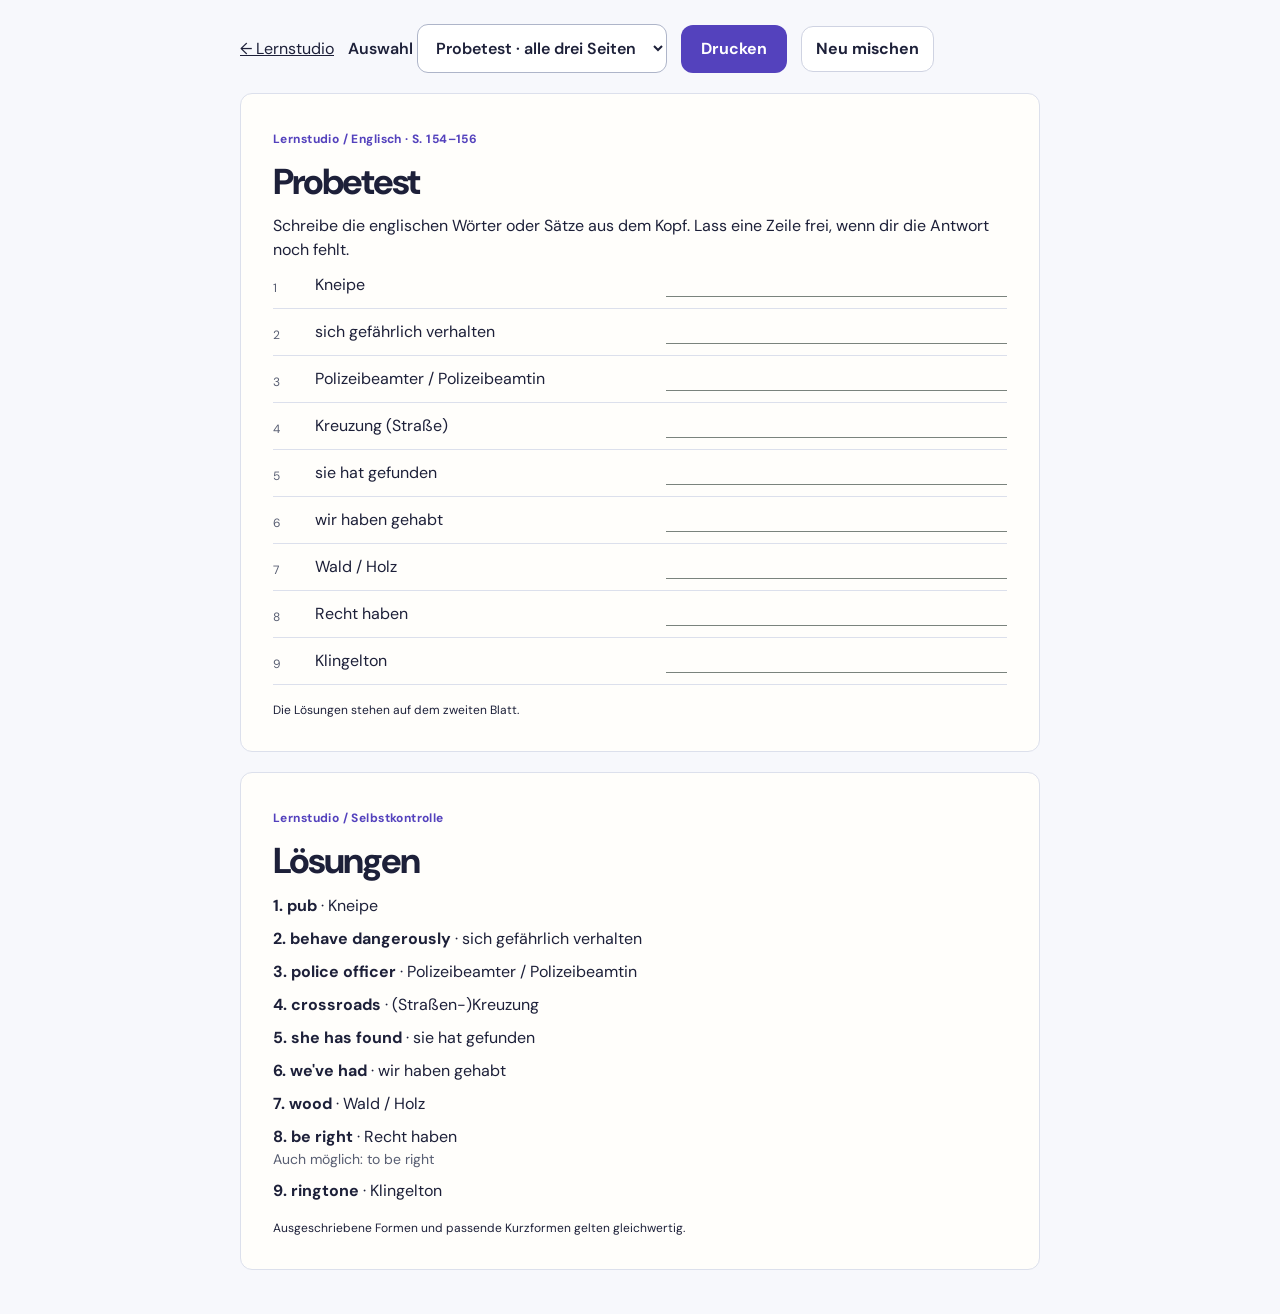
==== lernblatt-englisch-test.html @ de456cfd "Hilfe: merken, abdecken, selbst schreiben, grüner Haken Nach „Ich brauche Hilfe“ oder einem Fehler s" ====
<!doctype html><html lang="de"><head><meta charset="utf-8"><meta name="robots" content="noindex,nofollow"><meta name="viewport" content="width=device-width, initial-scale=1"><title>Lernstudio · Druckstudio</title><link rel="stylesheet" href="studio.css?v=202611221100"><style>
body{padding:24px}.printtools,.sheet{max-width:800px;margin:0 auto 20px}.printtools{display:flex;gap:14px;align-items:center;flex-wrap:wrap}.sheet{background:#fffefb;padding:32px;border:1px solid var(--line);border-radius:12px}.sheet h1{font-size:36px;margin:12px 0}.sheet h2{margin:20px 0 10px;font-size:24px}.wline{display:grid;grid-template-columns:32px 1fr 1fr;gap:10px;align-items:end;padding:11px 0;break-inside:avoid;border-bottom:1px solid var(--line)}.line{min-height:20px;border-bottom:1px solid #7a837d}.num{color:var(--muted);font-size:12px}.sheet footer{margin-top:16px;font-size:12px}.solutions{display:grid;gap:9px}.solutions div{break-inside:avoid}label{font-weight:600}select{max-width:100%}@page{size:A4;margin:15mm}@media print{body{padding:0;background:white}.printtools{display:none}.sheet{border:0;margin:0;border-radius:0;padding:0;background:white}.sheet+.sheet{break-before:page}.wline{padding:8px 0}.sheet h2{font-size:20px}}@media(max-width:500px){body{padding:12px}.sheet{padding:18px}.wline{grid-template-columns:20px 1.1fr .9fr}}
</style></head><body><div class="printtools"><a href="index.html">← Lernstudio</a><label>Auswahl <select id="scope"><option value="mixed">Probetest · alle drei Seiten</option><option>154</option><option>155</option><option>156</option></select></label><button class="btn" id="print">Drucken</button><button class="ghost" id="mix">Neu mischen</button></div><div id="sheets"></div><script src="words.js?v=202611221100"></script><script>
const esc=s=>String(s).replace(/[&<>]/g,c=>({'&':'&amp;','<':'&lt;','>':'&gt;'}[c]));
function shuffled(arr){const a=arr.slice();for(let i=a.length-1;i>0;i--){const j=Math.floor(Math.random()*(i+1));[a[i],a[j]]=[a[j],a[i]]}return a}
function draw(){const p=document.querySelector('#scope').value;
const cards=p==='mixed'?shuffled([154,155,156].flatMap(n=>shuffled(WORDS.filter(w=>w.page===n)).slice(0,3))):shuffled(WORDS.filter(w=>w.page===Number(p))).slice(0,10);
const title=p==='mixed'?'Probetest':'Schreibtraining · Seite '+p;
document.querySelector('#sheets').innerHTML='<section class="sheet"><div class="eyebrow">Lernstudio / Englisch · S. 154–156</div><h1>'+title+'</h1><p>Schreibe die englischen Wörter oder Sätze aus dem Kopf. Lass eine Zeile frei, wenn dir die Antwort noch fehlt.</p>'+cards.map((w,i)=>'<div class="wline"><span class="num">'+(i+1)+'</span><span>'+esc(w.prompt)+'</span><span class="line"></span></div>').join('')+'<footer>Die Lösungen stehen auf dem zweiten Blatt.</footer></section><section class="sheet"><div class="eyebrow">Lernstudio / Selbstkontrolle</div><h1>Lösungen</h1><div class="solutions">'+cards.map((w,i)=>'<div><b>'+(i+1)+'. '+esc(w.en)+'</b> · '+esc(w.de)+(w.ans.length>1?'<p class="caption">Auch möglich: '+w.ans.slice(1).map(esc).join(' · ')+'</p>':'')+'</div>').join('')+'</div><footer>Ausgeschriebene Formen und passende Kurzformen gelten gleichwertig.</footer></section>'}
document.querySelector('#scope').onchange=draw;document.querySelector('#mix').onclick=draw;document.querySelector('#print').onclick=()=>window.print();draw()
</script></body></html>
---- studio.css ----
@font-face {font-family:DM;src:url(assets/dm-sans.ttf);font-weight:100 1000;font-display:swap}
:root {
  --ink:#1d2039;--muted:#585e72;--line:#dce0ec;--paper:#f7f8fc;--white:#fff;
  --accent:#5442bd;--soft:#eeebff;--teal:var(--accent);
  color:var(--ink);background:var(--paper);font:16px/1.5 DM,system-ui,sans-serif;
}
*{box-sizing:border-box}body,h1,h2,h3,p{margin:0}
a,button{touch-action:manipulation}a{color:inherit}button,input,textarea,select{font:inherit;color:inherit}
button{background:none;border:0;cursor:pointer}button:disabled{opacity:.6;cursor:default}
:focus-visible{outline:3px solid #6c54d0;outline-offset:3px}main:focus{outline:none}
.skip{position:fixed;top:-80px;left:15px;z-index:20;padding:10px;background:white}.skip:focus{top:8px}
.sr{position:absolute;width:1px;height:1px;overflow:hidden;clip-path:inset(50%);white-space:nowrap}
.icon{height:20px;width:20px;flex:none;stroke-width:1.8}
#rail{background:white;border-bottom:1px solid var(--line)}
.navwrap,.wrap{max-width:1220px;margin-inline:auto;padding-inline:clamp(18px,4vw,54px)}
.navwrap{display:flex;align-items:center;justify-content:space-between;gap:18px;min-height:72px}
.brand,.navitem,.subject,.test-date,.eyebrow,.btn,.ghost,.pill,.row,.actions,.pills,.textbtn{display:inline-flex;align-items:center;gap:9px}
.brand{padding:0;min-height:44px;text-align:left;gap:10px}
.brand strong{font-size:23px;font-weight:840;letter-spacing:-1.35px}
.brandmark,.stamp,.collection-icon,.iconbtn,.tile-arrow{display:grid;place-items:center;flex:none}
.brandmark{height:36px;width:36px;border-radius:11px;background:var(--accent);color:white;transform:rotate(-5deg)}
.brandmark .icon{width:23px;height:23px;stroke-width:2.3}
nav{display:flex;align-items:center;gap:5px}
.navitem{padding:10px 14px;min-height:44px;border-radius:12px;color:var(--muted);font-size:14px;font-weight:650}
.navitem .icon{width:17px;height:17px}.navitem.active{background:var(--soft);color:#443098}
.navitem:hover,.ghost:hover,.iconbtn:hover,.answer:hover{background:#f2f0ff}
.subject,.test-date,.caption,.tag,.muted,.stepcount{color:var(--muted)}.subject,.test-date{font-size:13px;font-weight:600}
.subject .icon,.test-date .icon{width:16px;height:16px}
main{min-height:85vh;padding-bottom:44px}.intro{padding:30px 0 21px}.intro p{margin-top:4px;color:var(--muted)}
.home-intro,.section-head,.studiofoot,.trainer-top,.tile-top,.resultline{display:flex;align-items:center;justify-content:space-between;gap:14px}
h1,h2,h3{line-height:1.12;text-wrap:balance}h1{font-size:clamp(33px,3.8vw,50px);letter-spacing:-.055em;font-weight:790}
h2{font-size:clamp(23px,2.4vw,32px);letter-spacing:-.04em;font-weight:745}h3{font-size:20px}
.test-date{background:#fff;border:1px solid var(--line);border-radius:20px;padding:6px 11px}
.hero{isolation:isolate;overflow:hidden;position:relative;display:flex;align-items:center;min-height:clamp(240px,22vw,304px);background:linear-gradient(103deg,#24234b,#221e51 72%);border-radius:24px;color:white}
.hero-content{z-index:1;width:53%;padding:clamp(24px,3.4vw,45px)}
.eyebrow{font-size:12px;font-weight:720;letter-spacing:.035em;color:var(--accent)}
.hero .eyebrow{color:#d9d6ff}.eyebrow .icon{width:17px;height:17px}
.hero h2{font-size:clamp(39px,4.5vw,68px);letter-spacing:-.06em;line-height:1.02;margin:11px 0}
.hero p{font-size:16px;color:#e0dff0;line-height:1.45;max-width:38ch;margin-bottom:21px}
.hero-art,.resume-art{position:absolute;inset:0 0 0 auto;width:51%;height:100%;pointer-events:none}
.hero-art{object-fit:contain;object-position:center;mask-image:linear-gradient(to right,transparent,#000 14%);}
.resume-art{display:grid;place-items:center;background:radial-gradient(circle,#423e70,transparent 68%)}
.resume-art .icon{width:90px;height:90px;color:#b9aaff;stroke-width:1.2}
.btn,.ghost,.pill,.setting,.answer,.iconbtn,.textbtn{min-height:44px}
.btn,.ghost,.pill,.setting,.iconbtn,.answer{border-radius:12px}
.btn,.ghost,.pill,.textbtn{justify-content:center;font-weight:685;text-decoration:none}
.btn{background:var(--accent);color:white;padding:12px 20px}.btn:hover{background:#4534a7}
.hero .btn{background:#c5f892;color:#213022}.hero .btn:hover{background:#d8ffb0}
.hero .btn .icon,.textbtn .icon{width:17px;height:17px}
.ghost,.pill,.setting,.answer,.iconbtn{background:white;border:1px solid #cfd3e2}
.ghost,.pill,.setting,.answer{padding:10px 14px}.textbtn{color:var(--accent);padding:7px 4px}
.actions,.pills{flex-wrap:wrap}.pill{font-size:14px;border-radius:24px}.pill.on,.setting.on{background:var(--soft);border-color:#9587d5;color:#422f9a}
.section-head{margin:26px 0 13px}.caption,.tag,.stepcount,.quiet{font-size:14px}
.worlds{display:grid;grid-template-columns:repeat(4,minmax(0,1fr));gap:14px}
.tile,.panel,.studiofoot,.stat{background:var(--white);border:1px solid var(--line);border-radius:18px}
.tile{min-width:0;display:flex;flex-direction:column;align-items:start;text-align:left;padding:18px;transition:transform .15s,border-color .15s}
.tile:hover{transform:translateY(-2px);border-color:#9b92c3}.tile-top{width:100%;margin-bottom:16px}
.stamp,.collection-icon{width:46px;height:46px;border-radius:14px;background:var(--shade,var(--soft));color:var(--tone,var(--accent))}
.stamp .icon{height:25px;width:25px}.tile-arrow{color:#677083}.tile-arrow .icon{width:17px;height:17px}
.tile strong{font-size:clamp(17px,1.65vw,22px);font-weight:740;letter-spacing:-.035em;line-height:1.2}
.tile .caption{margin-top:4px;font-size:13px}.studiofoot{margin-top:16px;padding:15px 20px}
.studiofoot .row{gap:12px}.studiofoot p{color:var(--muted);font-size:14px}
.panel{padding:clamp(18px,3vw,32px)}.stack,.choices{display:grid;gap:16px}.stack>p{max-width:82ch}
.search,.entry,select,textarea{padding:12px 14px;border:1px solid #aeb5c9;border-radius:11px;background:white}
.search,.entry,textarea{display:block;width:100%;margin-top:6px}.entry{font-size:20px}.submit{margin-top:12px}
.wordrow{display:flex;align-items:center;gap:13px;padding:13px 0;border-bottom:1px solid var(--line)}
.wordrow:last-child{border:0}.wordrow>div:first-of-type{flex:1;min-width:0}.wordrow strong{overflow-wrap:anywhere}.wordrow small{display:block;color:var(--muted);margin-top:3px}
.iconbtn{height:44px;width:44px;color:var(--accent)}
.focused nav{display:none}.focused .training{max-width:700px;margin:clamp(20px,4vw,48px) auto}
.trainer-top strong{display:block;font-size:18px;line-height:1.25}.stepcount{display:block;font-size:13px}
.track{height:6px;border-radius:8px;overflow:hidden;background:#e1e1ed;margin:13px 0 16px}.track i{display:block;height:100%;background:var(--accent)}
.exercise{padding:clamp(21px,3.5vw,42px);box-shadow:0 12px 36px #29275009}
.exercise .eyebrow,.test-cover .eyebrow{padding:5px 10px;background:var(--soft);border-radius:8px}
.exercise h2{font-size:clamp(32px,4vw,54px);line-height:1.12;letter-spacing:-.045em;margin:16px 0 8px;overflow-wrap:anywhere}
.exercise .large{color:#40465c;font-size:21px}.exercise .actions,.exercise .entry,.exercise .choices,.exercise .helper{margin-top:15px}
.exercise .actions:empty{display:none}.helper{border-radius:10px;padding:11px 15px;background:#f0f3fa;color:#303956}
.helper.warn,mark{background:#ffe6aa;color:#48320d}mark{border-radius:4px}.choices{gap:8px}
.answer{text-align:left;font-weight:600}.answer:hover{border-color:var(--accent)}
details{border-bottom:1px solid var(--line);padding:3px 0}details summary{cursor:pointer;padding:9px 0;min-height:44px;color:var(--accent);font-weight:620}
details p{padding-bottom:8px}.exercise .helper+details{margin-top:10px}
.stats{display:grid;grid-template-columns:repeat(3,1fr);gap:12px}.stat{padding:18px}.stat strong{display:block;font-size:clamp(24px,3vw,42px);color:var(--accent);letter-spacing:-.05em}.stat span{font-size:14px;color:var(--muted)}
.resultline{align-items:baseline;border-bottom:1px solid var(--line);padding:9px 0}.resultline span:last-child{text-align:right}
.test-cover{max-width:820px}.test-cover h2{margin:13px 0}.test-cover .actions{margin-top:20px}
.mode-label{font-size:14px;font-weight:650;margin:16px 0 6px}#mic-result{margin-top:10px;font-size:14px}audio{max-width:100%}
#notice:not(:empty){position:fixed;bottom:16px;left:50%;transform:translateX(-50%);border-radius:12px;background:var(--ink);color:white;padding:12px 18px;z-index:8}
@media(max-width:850px){
  .subject{display:none}.navwrap{gap:8px}.navitem{padding-inline:10px}
  .worlds{grid-template-columns:repeat(2,minmax(0,1fr))}.tile-top{margin-bottom:10px}
}
@media(max-width:650px){
  .navwrap{min-height:57px}.brandmark{width:31px;height:31px}.brand strong{font-size:21px}
  .subject{display:inline-flex}.intro{padding:21px 0 16px}.intro p{font-size:14px}
  nav{position:fixed;z-index:5;bottom:0;inset-inline:0;display:grid;grid-template-columns:repeat(4,minmax(0,1fr));gap:3px;padding:5px 6px calc(5px + env(safe-area-inset-bottom));background:white;border-top:1px solid var(--line)}
  .navitem{justify-content:center;flex-direction:column;gap:2px;padding:4px 2px;min-height:46px;font-size:11px}
  main{padding-bottom:calc(85px + env(safe-area-inset-bottom))}.focused main{padding-bottom:20px}
  .home-intro{display:block}.test-date{margin-top:8px;background:none;border:0;padding:0;font-size:12px}
  .hero{min-height:195px;border-radius:17px}.hero-content{padding:19px;width:65%}.hero h2{font-size:clamp(31px,6.5vw,42px)}
  .hero .eyebrow{font-size:11px;gap:5px}.hero .eyebrow .icon{display:none}.hero p{font-size:14px;max-width:24ch;margin-bottom:13px}
  .hero-art{width:43%;object-fit:contain;mask-image:linear-gradient(to right,transparent,#000 10%)}.hero .btn{padding:10px 13px;font-size:14px}
  .worlds{gap:9px}.tile{padding:13px;border-radius:14px}.tile strong{font-size:17px}.stamp,.collection-icon{height:37px;width:37px;border-radius:11px}.stamp .icon{height:21px;width:21px}
  .section-head{margin:20px 0 11px}.studiofoot{padding:12px;flex-wrap:wrap;gap:4px}.studiofoot .row{gap:9px}.studiofoot p,.studiofoot .textbtn{font-size:13px}
  .stats{gap:6px}.stat{padding:10px}.stat span{font-size:12px}.wordrow{gap:8px}.wordrow .tag{display:none}
  #notice:not(:empty){width:max-content;max-width:90vw;bottom:75px}.focused #notice:not(:empty){bottom:12px}
}
@media(prefers-reduced-motion:reduce){*{transition:none!important}}

button[data-playing]{background:var(--soft);border-color:var(--accent);color:var(--accent)}
/* Navigation in der Runde, Kapitel-Fortschritt und Hilfe-Ansicht */
.stepnav{display:flex;justify-content:space-between;align-items:center;gap:10px;margin-top:14px}
.minitrack{display:block;width:100%;height:6px;border-radius:6px;background:#e4e6f1;overflow:hidden;margin-top:10px}
.minitrack i{display:block;height:100%;background:var(--accent);border-radius:6px}
.tile-done{border-color:#9fd3b8;background:#f3fbf6}.tile-done .minitrack i{background:#1f8a5a}
.solution{font-size:clamp(30px,5vw,44px);font-weight:800;letter-spacing:-.02em;margin:6px 0 4px;overflow-wrap:anywhere}
.chapterbox{margin-top:14px;padding:18px;border-radius:14px;background:var(--soft)}
.chapterbox h3{font-size:18px}
/* Einfacher Ablauf: großer grüner Haken, ruhige Navigation */
.success{width:84px;height:84px;margin:6px auto 4px;border-radius:50%;background:#1f9d5c;color:#fff;display:grid;place-items:center;box-shadow:0 6px 18px #1f9d5c40}
.success .icon{width:48px;height:48px;stroke-width:3}
.center{text-align:center;justify-content:center}
.resultline .ok{color:#1f9d5c}.resultline .ok .icon{width:26px;height:26px;stroke-width:3}
.resultline .again{color:var(--muted);font-size:14px}
.quietbtn{font-weight:600;color:var(--muted);font-size:15px}
@media (prefers-reduced-motion:no-preference){.success{animation:pop .35s ease-out}@keyframes pop{from{transform:scale(.7)}to{transform:scale(1)}}}
.actions.center{display:flex;flex-wrap:wrap;width:100%}
.howto{margin:16px 0 0;padding:14px 18px 14px 38px;background:#fff;border:1px solid var(--line);border-radius:14px;display:grid;gap:6px;font-size:15px}
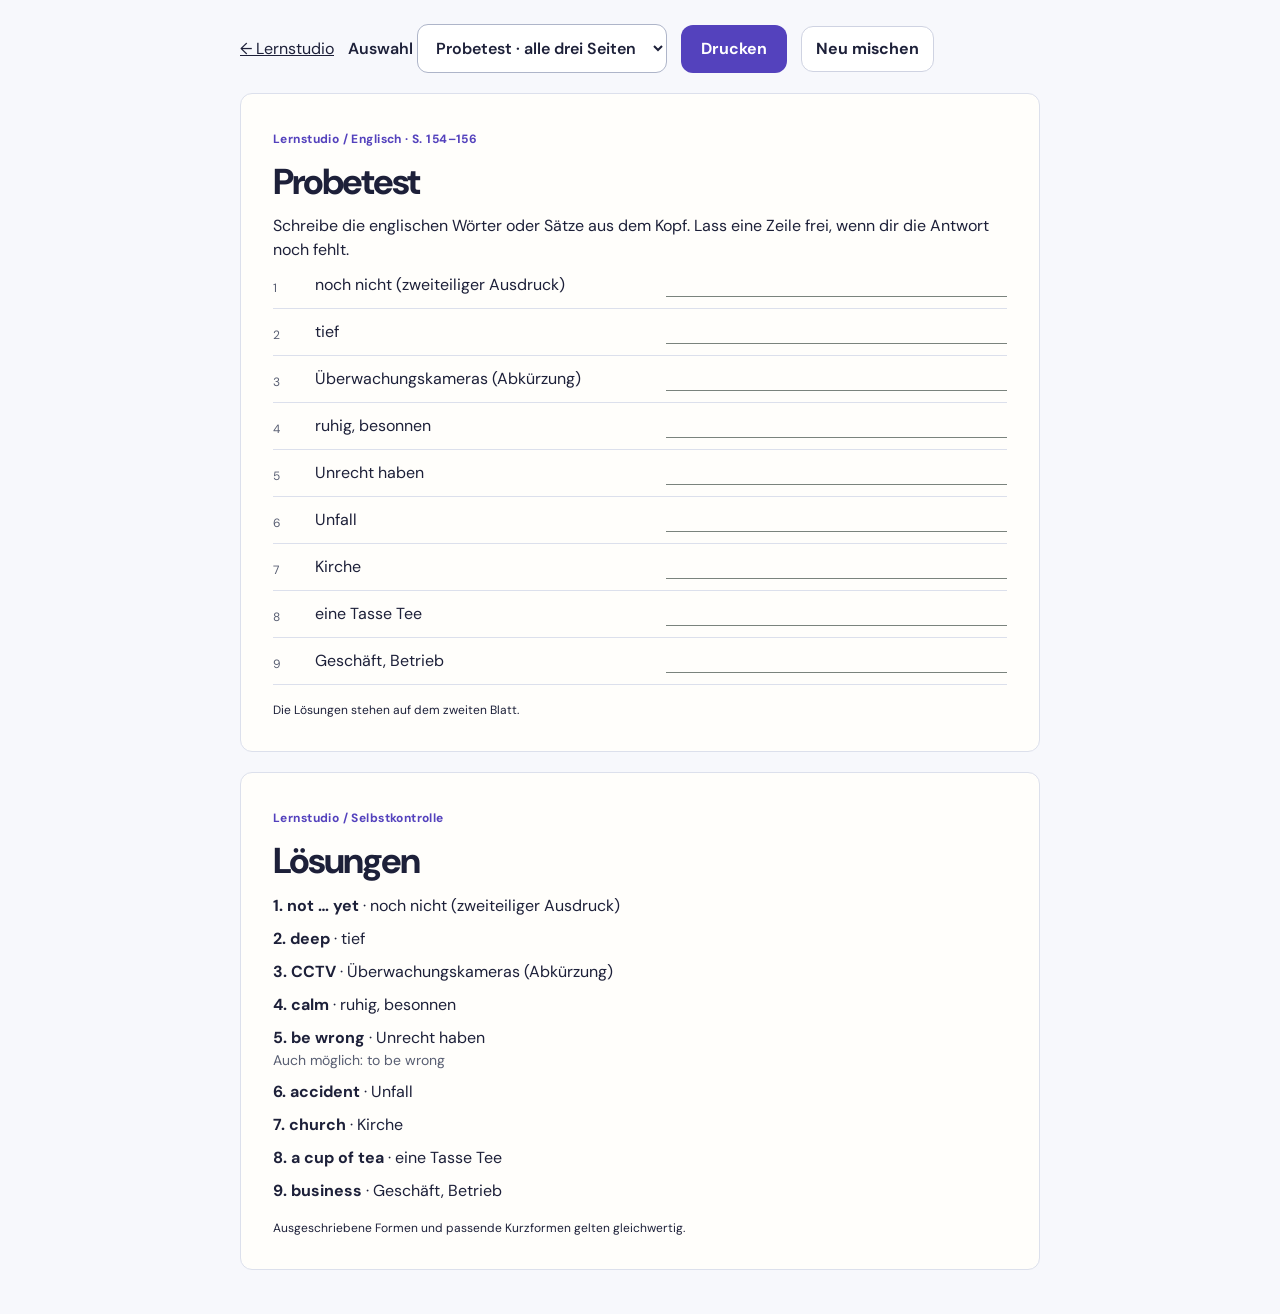
==== commit 4cb48720: "Falsche Antwort rot markieren, nochmal probieren, weiter möglich Falsch: rote Meldung „Noch nicht ri" ====
--- a/lernblatt-englisch-test.html
+++ b/lernblatt-englisch-test.html
@@ -1,6 +1,6 @@
-<!doctype html><html lang="de"><head><meta charset="utf-8"><meta name="robots" content="noindex,nofollow"><meta name="viewport" content="width=device-width, initial-scale=1"><title>Lernstudio · Druckstudio</title><link rel="stylesheet" href="studio.css?v=202611221100"><style>
+<!doctype html><html lang="de"><head><meta charset="utf-8"><meta name="robots" content="noindex,nofollow"><meta name="viewport" content="width=device-width, initial-scale=1"><title>Lernstudio · Druckstudio</title><link rel="stylesheet" href="studio.css?v=202611221130"><style>
 body{padding:24px}.printtools,.sheet{max-width:800px;margin:0 auto 20px}.printtools{display:flex;gap:14px;align-items:center;flex-wrap:wrap}.sheet{background:#fffefb;padding:32px;border:1px solid var(--line);border-radius:12px}.sheet h1{font-size:36px;margin:12px 0}.sheet h2{margin:20px 0 10px;font-size:24px}.wline{display:grid;grid-template-columns:32px 1fr 1fr;gap:10px;align-items:end;padding:11px 0;break-inside:avoid;border-bottom:1px solid var(--line)}.line{min-height:20px;border-bottom:1px solid #7a837d}.num{color:var(--muted);font-size:12px}.sheet footer{margin-top:16px;font-size:12px}.solutions{display:grid;gap:9px}.solutions div{break-inside:avoid}label{font-weight:600}select{max-width:100%}@page{size:A4;margin:15mm}@media print{body{padding:0;background:white}.printtools{display:none}.sheet{border:0;margin:0;border-radius:0;padding:0;background:white}.sheet+.sheet{break-before:page}.wline{padding:8px 0}.sheet h2{font-size:20px}}@media(max-width:500px){body{padding:12px}.sheet{padding:18px}.wline{grid-template-columns:20px 1.1fr .9fr}}
-</style></head><body><div class="printtools"><a href="index.html">← Lernstudio</a><label>Auswahl <select id="scope"><option value="mixed">Probetest · alle drei Seiten</option><option>154</option><option>155</option><option>156</option></select></label><button class="btn" id="print">Drucken</button><button class="ghost" id="mix">Neu mischen</button></div><div id="sheets"></div><script src="words.js?v=202611221100"></script><script>
+</style></head><body><div class="printtools"><a href="index.html">← Lernstudio</a><label>Auswahl <select id="scope"><option value="mixed">Probetest · alle drei Seiten</option><option>154</option><option>155</option><option>156</option></select></label><button class="btn" id="print">Drucken</button><button class="ghost" id="mix">Neu mischen</button></div><div id="sheets"></div><script src="words.js?v=202611221130"></script><script>
 const esc=s=>String(s).replace(/[&<>]/g,c=>({'&':'&amp;','<':'&lt;','>':'&gt;'}[c]));
 function shuffled(arr){const a=arr.slice();for(let i=a.length-1;i>0;i--){const j=Math.floor(Math.random()*(i+1));[a[i],a[j]]=[a[j],a[i]]}return a}
 function draw(){const p=document.querySelector('#scope').value;
--- a/studio.css
+++ b/studio.css
@@ -123,3 +123,8 @@
 @media (prefers-reduced-motion:no-preference){.success{animation:pop .35s ease-out}@keyframes pop{from{transform:scale(.7)}to{transform:scale(1)}}}
 .actions.center{display:flex;flex-wrap:wrap;width:100%}
 .howto{margin:16px 0 0;padding:14px 18px 14px 38px;background:#fff;border:1px solid var(--line);border-radius:14px;display:grid;gap:6px;font-size:15px}
+/* Falsche Antwort: rot markieren */
+.wrongbox{display:flex;gap:12px;align-items:flex-start;margin-top:16px;padding:14px 16px;border-radius:12px;background:#fdecec;border:2px solid #f0a8a8;color:#a3221b}
+.wrongbox .icon{width:26px;height:26px;stroke-width:3;flex:none;color:#d12c22}
+.wrongbox .hint{color:#7a2b26;font-weight:600}
+.entry.wrong{border:2px solid #e04a3f;background:#fff6f5}
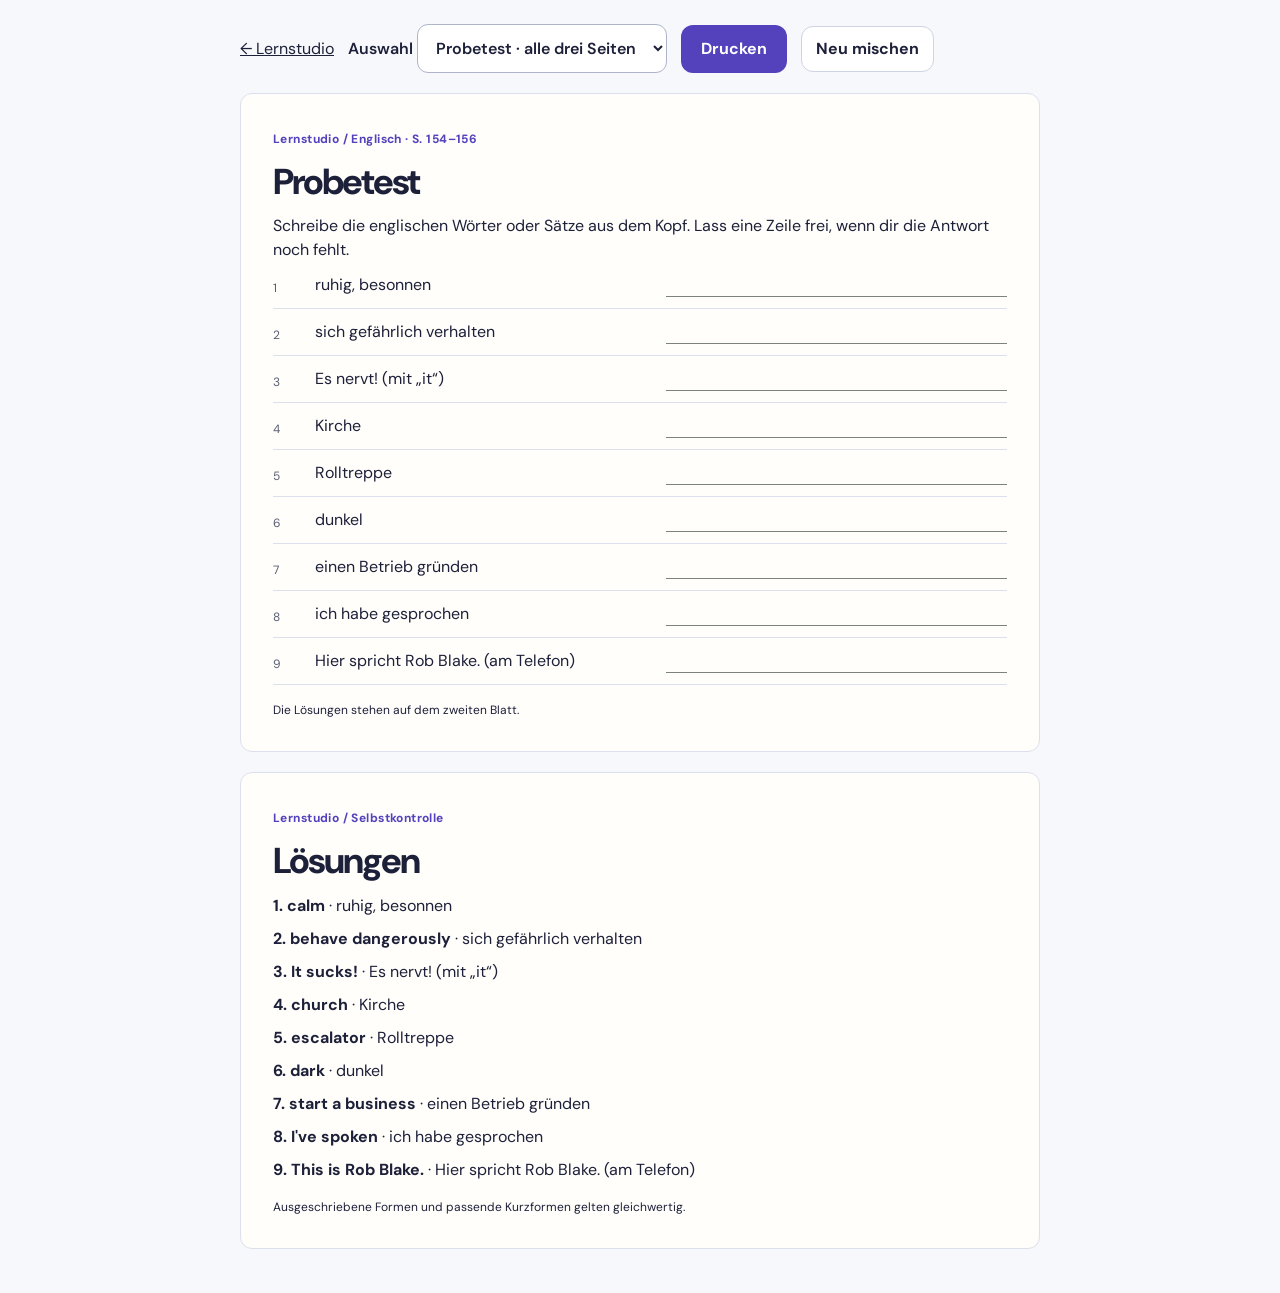
==== commit e3a68f18: "Klarer Buchstaben-Vergleich nach einem Fehler Statt „Lies die Buchform langsam …“: ein konkreter Sat" ====
--- a/lernblatt-englisch-test.html
+++ b/lernblatt-englisch-test.html
@@ -1,6 +1,6 @@
-<!doctype html><html lang="de"><head><meta charset="utf-8"><meta name="robots" content="noindex,nofollow"><meta name="viewport" content="width=device-width, initial-scale=1"><title>Lernstudio · Druckstudio</title><link rel="stylesheet" href="studio.css?v=202611221130"><style>
+<!doctype html><html lang="de"><head><meta charset="utf-8"><meta name="robots" content="noindex,nofollow"><meta name="viewport" content="width=device-width, initial-scale=1"><title>Lernstudio · Druckstudio</title><link rel="stylesheet" href="studio.css?v=202611221215"><style>
 body{padding:24px}.printtools,.sheet{max-width:800px;margin:0 auto 20px}.printtools{display:flex;gap:14px;align-items:center;flex-wrap:wrap}.sheet{background:#fffefb;padding:32px;border:1px solid var(--line);border-radius:12px}.sheet h1{font-size:36px;margin:12px 0}.sheet h2{margin:20px 0 10px;font-size:24px}.wline{display:grid;grid-template-columns:32px 1fr 1fr;gap:10px;align-items:end;padding:11px 0;break-inside:avoid;border-bottom:1px solid var(--line)}.line{min-height:20px;border-bottom:1px solid #7a837d}.num{color:var(--muted);font-size:12px}.sheet footer{margin-top:16px;font-size:12px}.solutions{display:grid;gap:9px}.solutions div{break-inside:avoid}label{font-weight:600}select{max-width:100%}@page{size:A4;margin:15mm}@media print{body{padding:0;background:white}.printtools{display:none}.sheet{border:0;margin:0;border-radius:0;padding:0;background:white}.sheet+.sheet{break-before:page}.wline{padding:8px 0}.sheet h2{font-size:20px}}@media(max-width:500px){body{padding:12px}.sheet{padding:18px}.wline{grid-template-columns:20px 1.1fr .9fr}}
-</style></head><body><div class="printtools"><a href="index.html">← Lernstudio</a><label>Auswahl <select id="scope"><option value="mixed">Probetest · alle drei Seiten</option><option>154</option><option>155</option><option>156</option></select></label><button class="btn" id="print">Drucken</button><button class="ghost" id="mix">Neu mischen</button></div><div id="sheets"></div><script src="words.js?v=202611221130"></script><script>
+</style></head><body><div class="printtools"><a href="index.html">← Lernstudio</a><label>Auswahl <select id="scope"><option value="mixed">Probetest · alle drei Seiten</option><option>154</option><option>155</option><option>156</option></select></label><button class="btn" id="print">Drucken</button><button class="ghost" id="mix">Neu mischen</button></div><div id="sheets"></div><script src="words.js?v=202611221215"></script><script>
 const esc=s=>String(s).replace(/[&<>]/g,c=>({'&':'&amp;','<':'&lt;','>':'&gt;'}[c]));
 function shuffled(arr){const a=arr.slice();for(let i=a.length-1;i>0;i--){const j=Math.floor(Math.random()*(i+1));[a[i],a[j]]=[a[j],a[i]]}return a}
 function draw(){const p=document.querySelector('#scope').value;
--- a/studio.css
+++ b/studio.css
@@ -128,3 +128,16 @@
 .wrongbox .icon{width:26px;height:26px;stroke-width:3;flex:none;color:#d12c22}
 .wrongbox .hint{color:#7a2b26;font-weight:600}
 .entry.wrong{border:2px solid #e04a3f;background:#fff6f5}
+/* Buchstaben-Vergleich nach einem Fehler */
+.cmp{margin-top:18px;padding:16px;border-radius:14px;background:#f6f7fc;border:1px solid var(--line)}
+.cmp-msg{display:flex;gap:10px;align-items:flex-start;font-weight:700;font-size:17px;margin-bottom:10px}
+.cmp-msg .icon{color:#d99a00;width:22px;height:22px;margin-top:2px}
+.cmp-label{font-size:13px;color:var(--muted);margin:10px 0 6px}
+.cmp-row{display:flex;flex-wrap:wrap;gap:5px}
+.lt{min-width:30px;height:40px;padding:0 6px;display:inline-grid;place-items:center;border-radius:8px;background:#fff;border:1px solid var(--line);font-weight:750;font-size:21px}
+.lt.sp{min-width:14px;background:transparent;border:0}
+.lt.bad{background:#fde6e4;border-color:#f0a8a8;color:#b42318;text-decoration:line-through}
+.lt.miss{background:#dcf6e7;border:2px solid #4fbf82;color:#12703f}
+.tipbox{display:flex;gap:10px;align-items:flex-start;margin-top:14px;padding:12px 14px;border-radius:12px;background:#fff7e0;border:1px solid #f3dc9a}
+.tipbox .icon{color:#c58a00;width:20px;height:20px;margin-top:2px;flex:none}
+.cmp+p,.tipbox+p,.cmp+.tipbox+p{margin-top:16px}
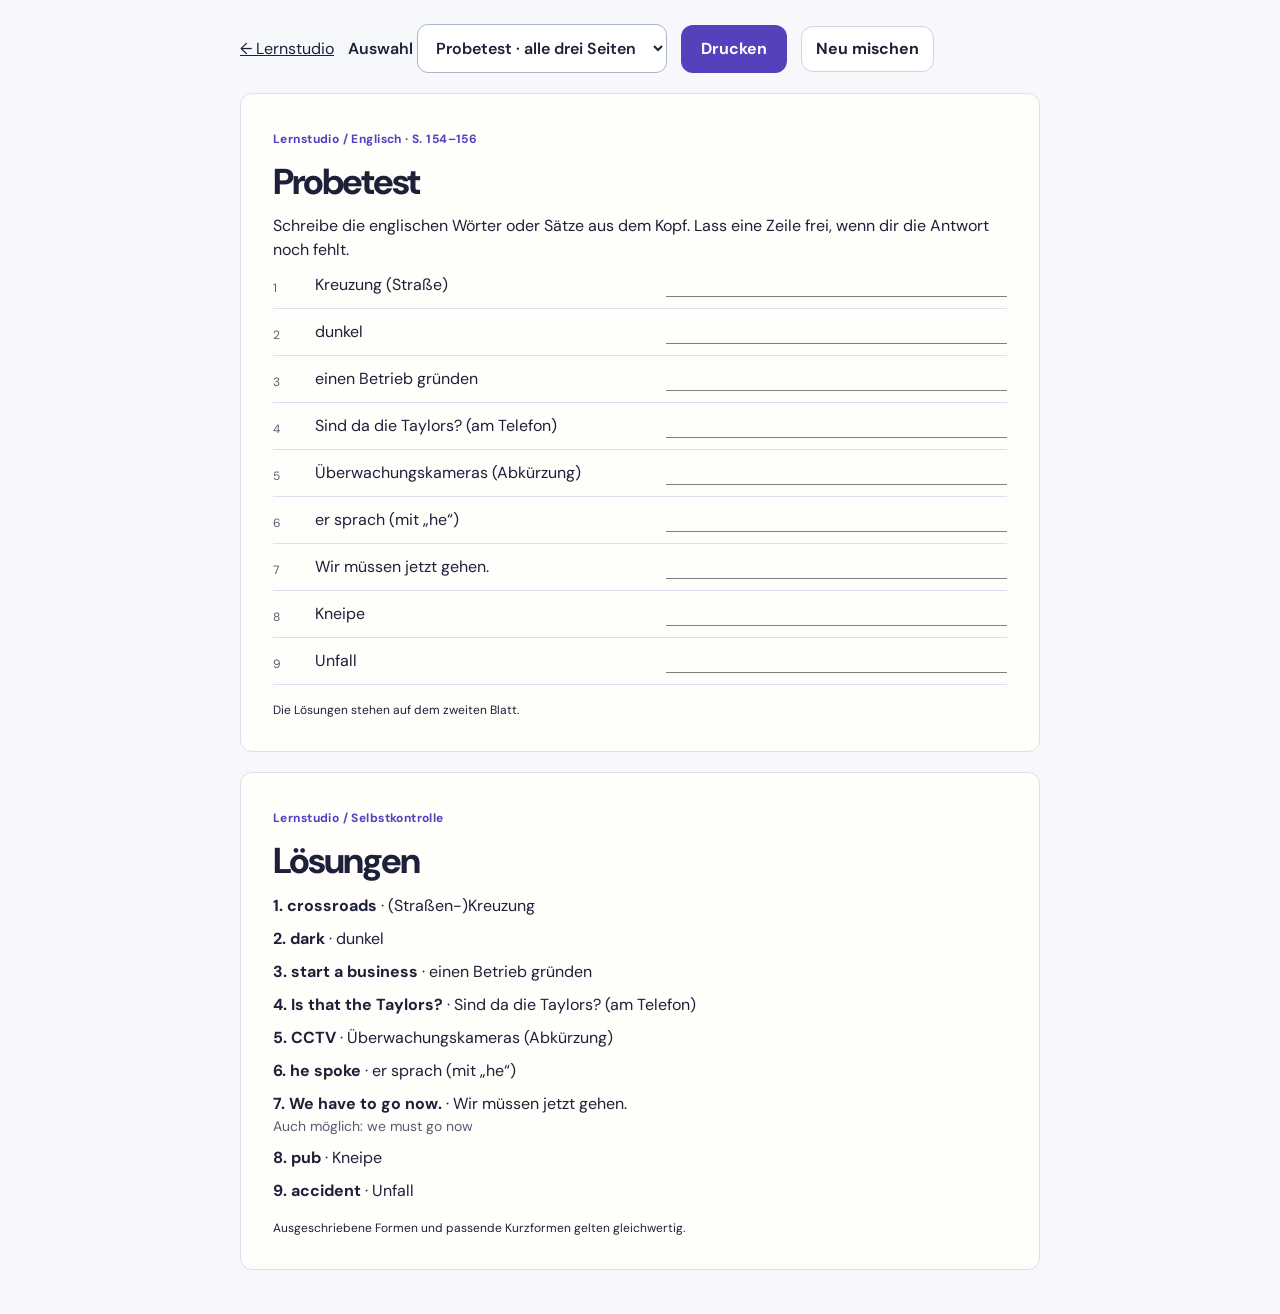
==== commit e06a436e: "„Zur nächsten Aufgabe“ fest unten rechts neben „Zurück“ Bei jeder Aufgabe unten: links „Zurück“, rec" ====
--- a/lernblatt-englisch-test.html
+++ b/lernblatt-englisch-test.html
@@ -1,6 +1,6 @@
-<!doctype html><html lang="de"><head><meta charset="utf-8"><meta name="robots" content="noindex,nofollow"><meta name="viewport" content="width=device-width, initial-scale=1"><title>Lernstudio · Druckstudio</title><link rel="stylesheet" href="studio.css?v=202611221215"><style>
+<!doctype html><html lang="de"><head><meta charset="utf-8"><meta name="robots" content="noindex,nofollow"><meta name="viewport" content="width=device-width, initial-scale=1"><title>Lernstudio · Druckstudio</title><link rel="stylesheet" href="studio.css?v=202611221230"><style>
 body{padding:24px}.printtools,.sheet{max-width:800px;margin:0 auto 20px}.printtools{display:flex;gap:14px;align-items:center;flex-wrap:wrap}.sheet{background:#fffefb;padding:32px;border:1px solid var(--line);border-radius:12px}.sheet h1{font-size:36px;margin:12px 0}.sheet h2{margin:20px 0 10px;font-size:24px}.wline{display:grid;grid-template-columns:32px 1fr 1fr;gap:10px;align-items:end;padding:11px 0;break-inside:avoid;border-bottom:1px solid var(--line)}.line{min-height:20px;border-bottom:1px solid #7a837d}.num{color:var(--muted);font-size:12px}.sheet footer{margin-top:16px;font-size:12px}.solutions{display:grid;gap:9px}.solutions div{break-inside:avoid}label{font-weight:600}select{max-width:100%}@page{size:A4;margin:15mm}@media print{body{padding:0;background:white}.printtools{display:none}.sheet{border:0;margin:0;border-radius:0;padding:0;background:white}.sheet+.sheet{break-before:page}.wline{padding:8px 0}.sheet h2{font-size:20px}}@media(max-width:500px){body{padding:12px}.sheet{padding:18px}.wline{grid-template-columns:20px 1.1fr .9fr}}
-</style></head><body><div class="printtools"><a href="index.html">← Lernstudio</a><label>Auswahl <select id="scope"><option value="mixed">Probetest · alle drei Seiten</option><option>154</option><option>155</option><option>156</option></select></label><button class="btn" id="print">Drucken</button><button class="ghost" id="mix">Neu mischen</button></div><div id="sheets"></div><script src="words.js?v=202611221215"></script><script>
+</style></head><body><div class="printtools"><a href="index.html">← Lernstudio</a><label>Auswahl <select id="scope"><option value="mixed">Probetest · alle drei Seiten</option><option>154</option><option>155</option><option>156</option></select></label><button class="btn" id="print">Drucken</button><button class="ghost" id="mix">Neu mischen</button></div><div id="sheets"></div><script src="words.js?v=202611221230"></script><script>
 const esc=s=>String(s).replace(/[&<>]/g,c=>({'&':'&amp;','<':'&lt;','>':'&gt;'}[c]));
 function shuffled(arr){const a=arr.slice();for(let i=a.length-1;i>0;i--){const j=Math.floor(Math.random()*(i+1));[a[i],a[j]]=[a[j],a[i]]}return a}
 function draw(){const p=document.querySelector('#scope').value;
--- a/studio.css
+++ b/studio.css
@@ -141,3 +141,4 @@
 .tipbox{display:flex;gap:10px;align-items:flex-start;margin-top:14px;padding:12px 14px;border-radius:12px;background:#fff7e0;border:1px solid #f3dc9a}
 .tipbox .icon{color:#c58a00;width:20px;height:20px;margin-top:2px;flex:none}
 .cmp+p,.tipbox+p,.cmp+.tipbox+p{margin-top:16px}
+.stepnav .ghost{white-space:nowrap;font-size:15px;padding:10px 14px}
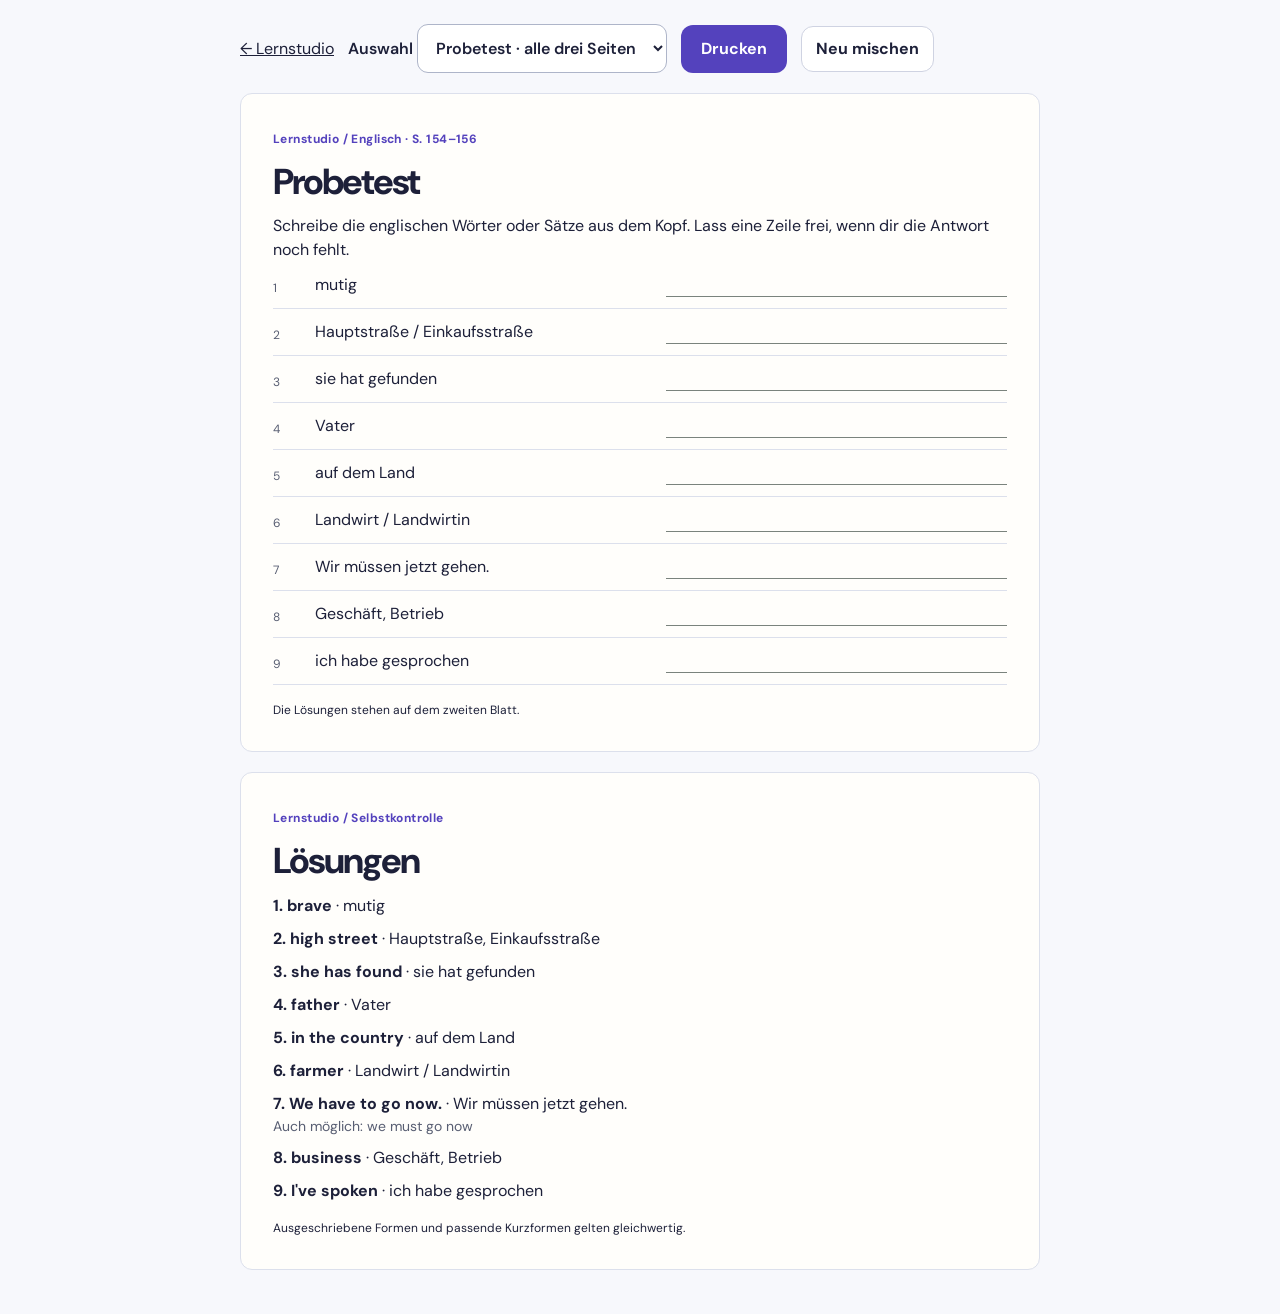
==== commit 842facff: "Fehler genau zeigen statt „Es fängt mit … an“ Die rote Meldung zeigt jetzt, wo der Fehler steckt, oh" ====
--- a/lernblatt-englisch-test.html
+++ b/lernblatt-englisch-test.html
@@ -1,6 +1,6 @@
-<!doctype html><html lang="de"><head><meta charset="utf-8"><meta name="robots" content="noindex,nofollow"><meta name="viewport" content="width=device-width, initial-scale=1"><title>Lernstudio · Druckstudio</title><link rel="stylesheet" href="studio.css?v=202611221230"><style>
+<!doctype html><html lang="de"><head><meta charset="utf-8"><meta name="robots" content="noindex,nofollow"><meta name="viewport" content="width=device-width, initial-scale=1"><title>Lernstudio · Druckstudio</title><link rel="stylesheet" href="studio.css?v=202611221315"><style>
 body{padding:24px}.printtools,.sheet{max-width:800px;margin:0 auto 20px}.printtools{display:flex;gap:14px;align-items:center;flex-wrap:wrap}.sheet{background:#fffefb;padding:32px;border:1px solid var(--line);border-radius:12px}.sheet h1{font-size:36px;margin:12px 0}.sheet h2{margin:20px 0 10px;font-size:24px}.wline{display:grid;grid-template-columns:32px 1fr 1fr;gap:10px;align-items:end;padding:11px 0;break-inside:avoid;border-bottom:1px solid var(--line)}.line{min-height:20px;border-bottom:1px solid #7a837d}.num{color:var(--muted);font-size:12px}.sheet footer{margin-top:16px;font-size:12px}.solutions{display:grid;gap:9px}.solutions div{break-inside:avoid}label{font-weight:600}select{max-width:100%}@page{size:A4;margin:15mm}@media print{body{padding:0;background:white}.printtools{display:none}.sheet{border:0;margin:0;border-radius:0;padding:0;background:white}.sheet+.sheet{break-before:page}.wline{padding:8px 0}.sheet h2{font-size:20px}}@media(max-width:500px){body{padding:12px}.sheet{padding:18px}.wline{grid-template-columns:20px 1.1fr .9fr}}
-</style></head><body><div class="printtools"><a href="index.html">← Lernstudio</a><label>Auswahl <select id="scope"><option value="mixed">Probetest · alle drei Seiten</option><option>154</option><option>155</option><option>156</option></select></label><button class="btn" id="print">Drucken</button><button class="ghost" id="mix">Neu mischen</button></div><div id="sheets"></div><script src="words.js?v=202611221230"></script><script>
+</style></head><body><div class="printtools"><a href="index.html">← Lernstudio</a><label>Auswahl <select id="scope"><option value="mixed">Probetest · alle drei Seiten</option><option>154</option><option>155</option><option>156</option></select></label><button class="btn" id="print">Drucken</button><button class="ghost" id="mix">Neu mischen</button></div><div id="sheets"></div><script src="words.js?v=202611221315"></script><script>
 const esc=s=>String(s).replace(/[&<>]/g,c=>({'&':'&amp;','<':'&lt;','>':'&gt;'}[c]));
 function shuffled(arr){const a=arr.slice();for(let i=a.length-1;i>0;i--){const j=Math.floor(Math.random()*(i+1));[a[i],a[j]]=[a[j],a[i]]}return a}
 function draw(){const p=document.querySelector('#scope').value;
--- a/studio.css
+++ b/studio.css
@@ -142,3 +142,8 @@
 .tipbox .icon{color:#c58a00;width:20px;height:20px;margin-top:2px;flex:none}
 .cmp+p,.tipbox+p,.cmp+.tipbox+p{margin-top:16px}
 .stepnav .ghost{white-space:nowrap;font-size:15px;padding:10px 14px}
+.wrongbox .hint{display:block;margin-top:6px;color:#7a2b26;font-weight:700}
+.wrongbox .mine{margin-top:8px}
+.lt.bad-sub{background:#fde6e4;border:2px solid #e04a3f;color:#b42318}
+.lt.gap{background:#fff;border:2px dashed #e04a3f;color:#e04a3f}
+.wrongbox .lt{color:var(--ink)}.wrongbox .lt.bad-sub,.wrongbox .lt.bad,.wrongbox .lt.gap{color:#b42318}
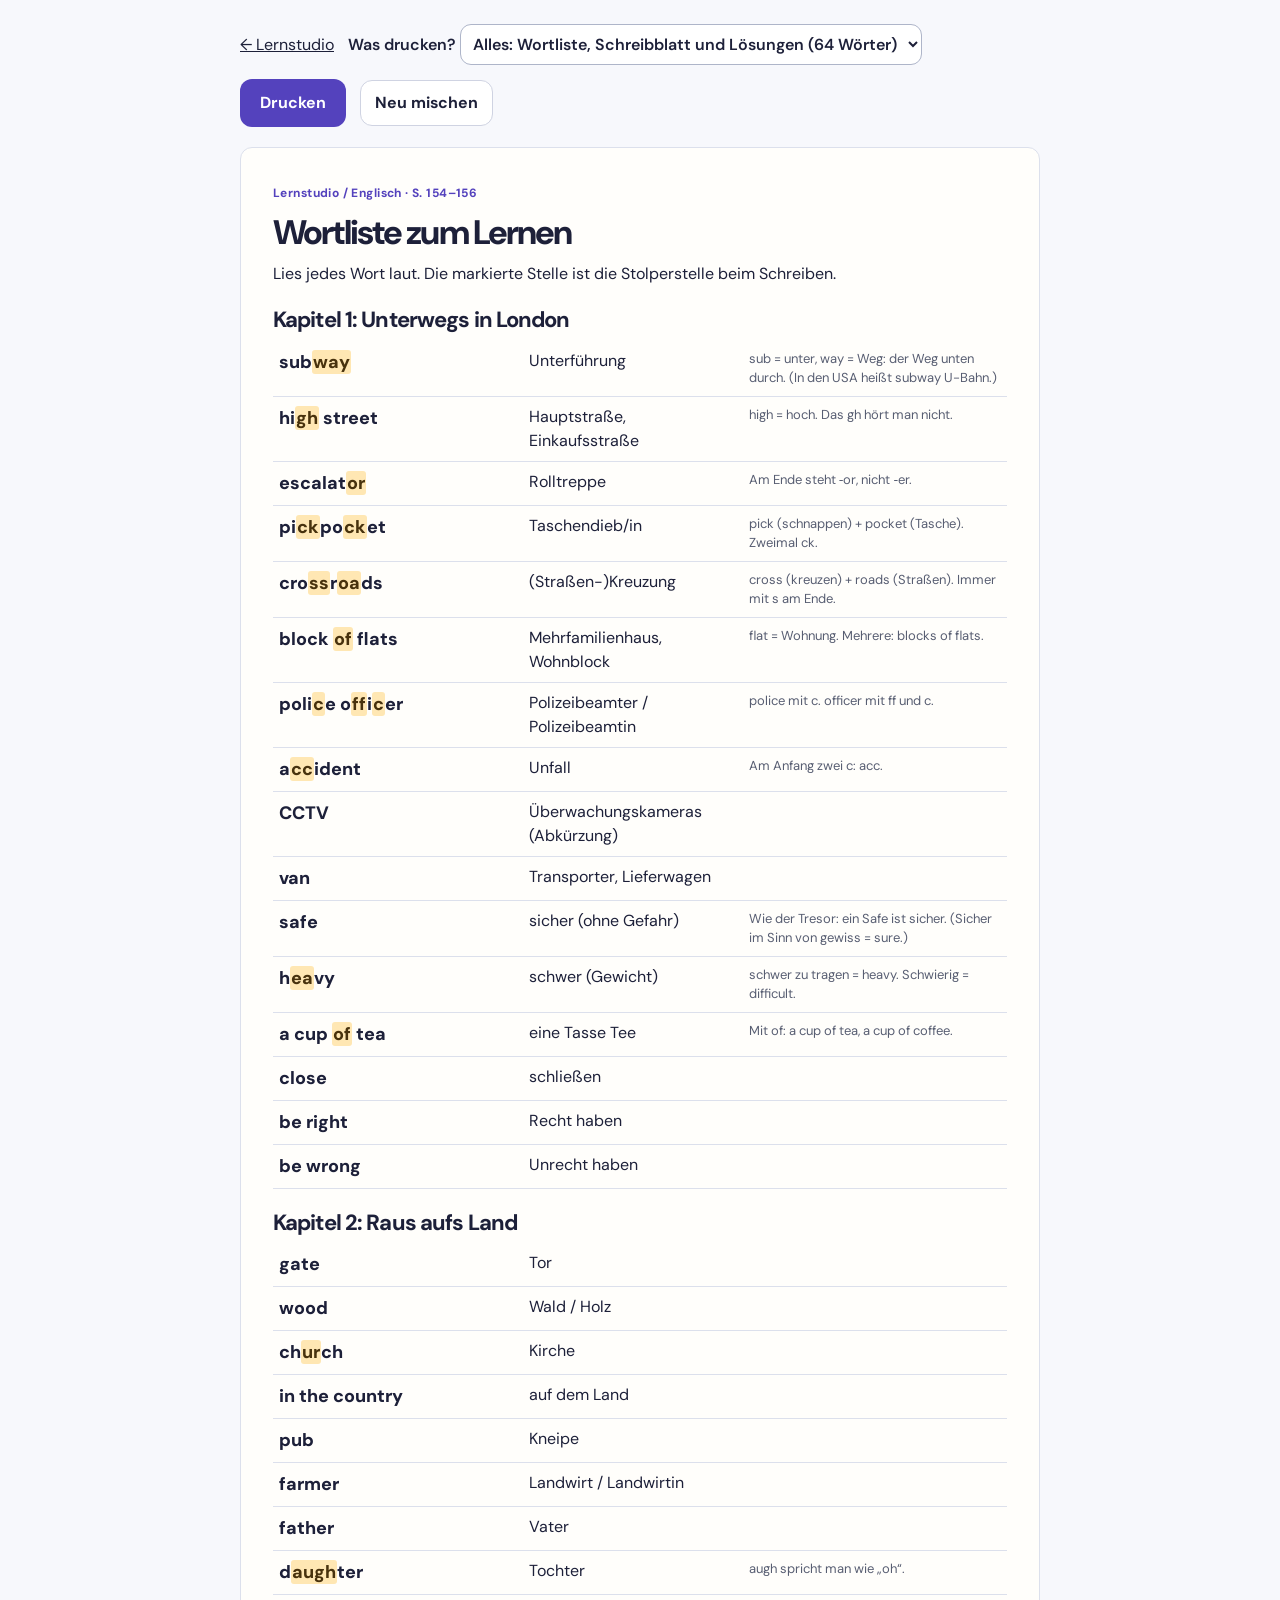
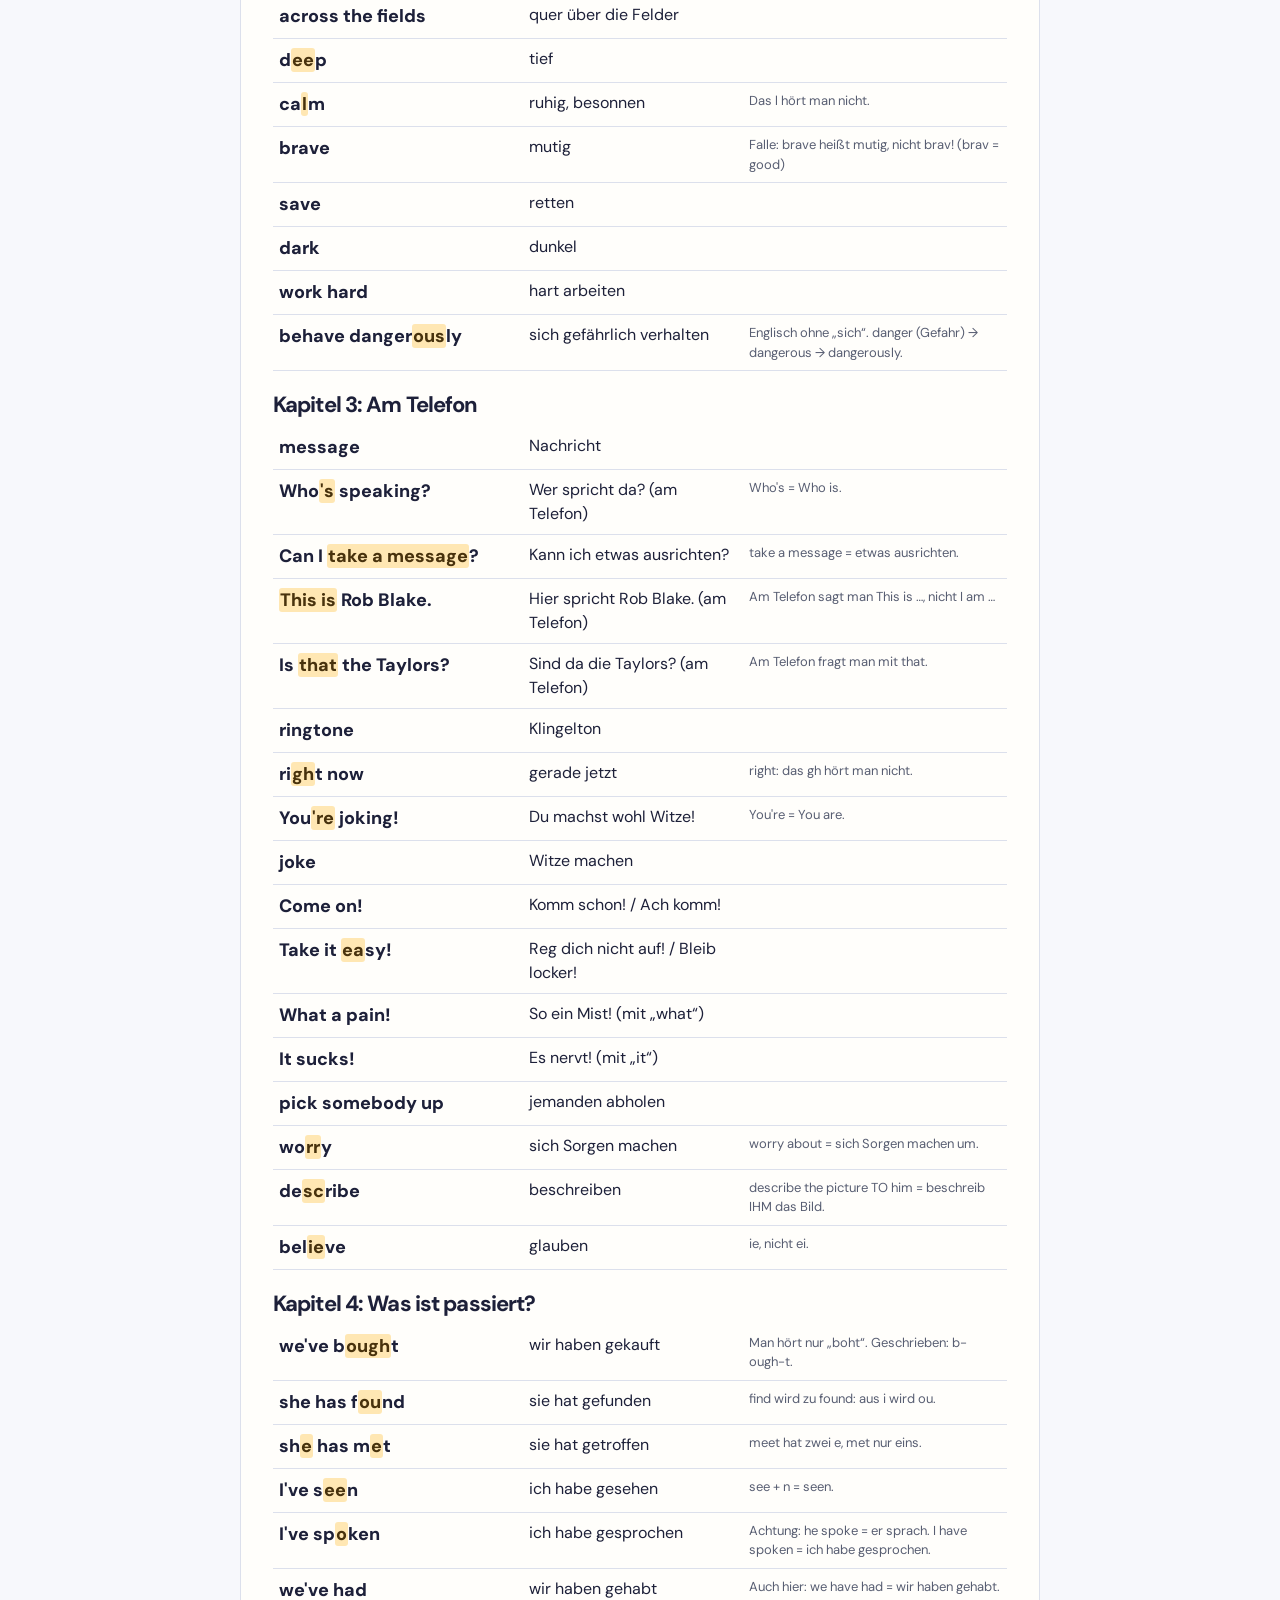
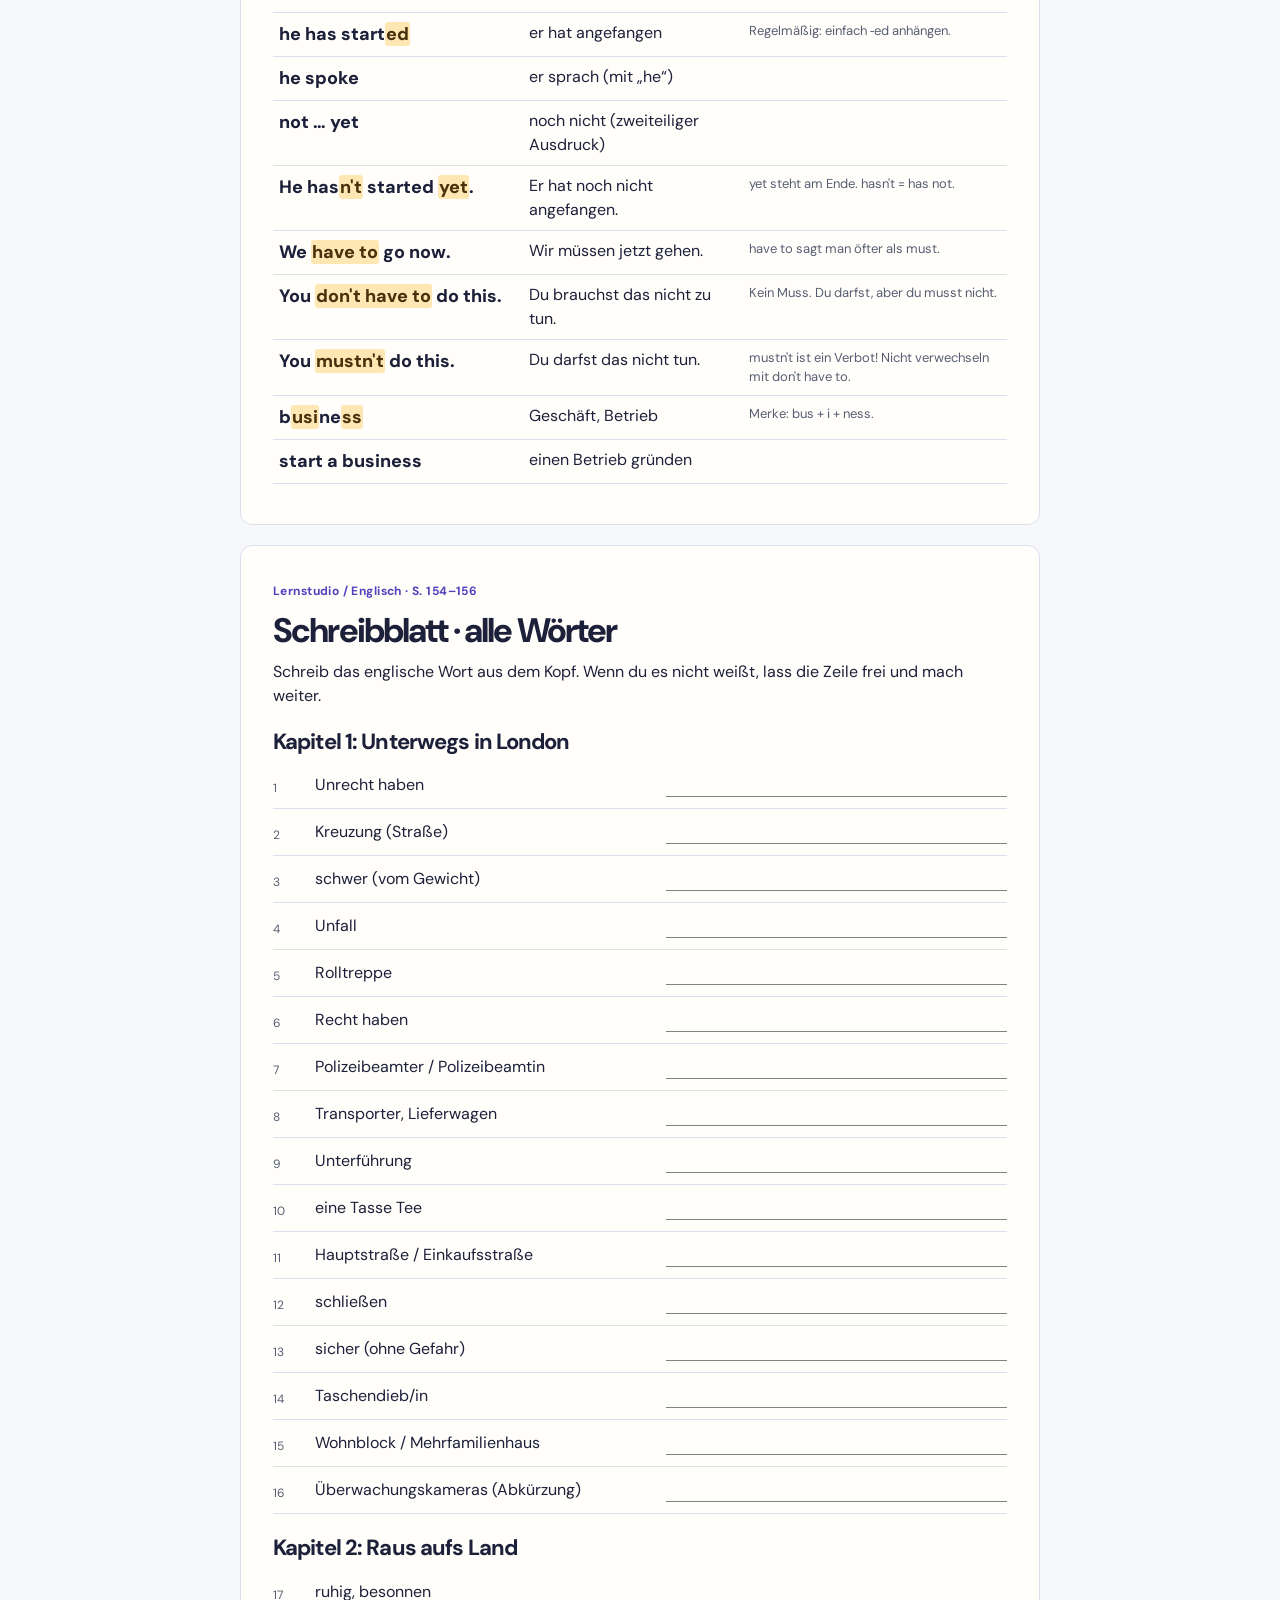
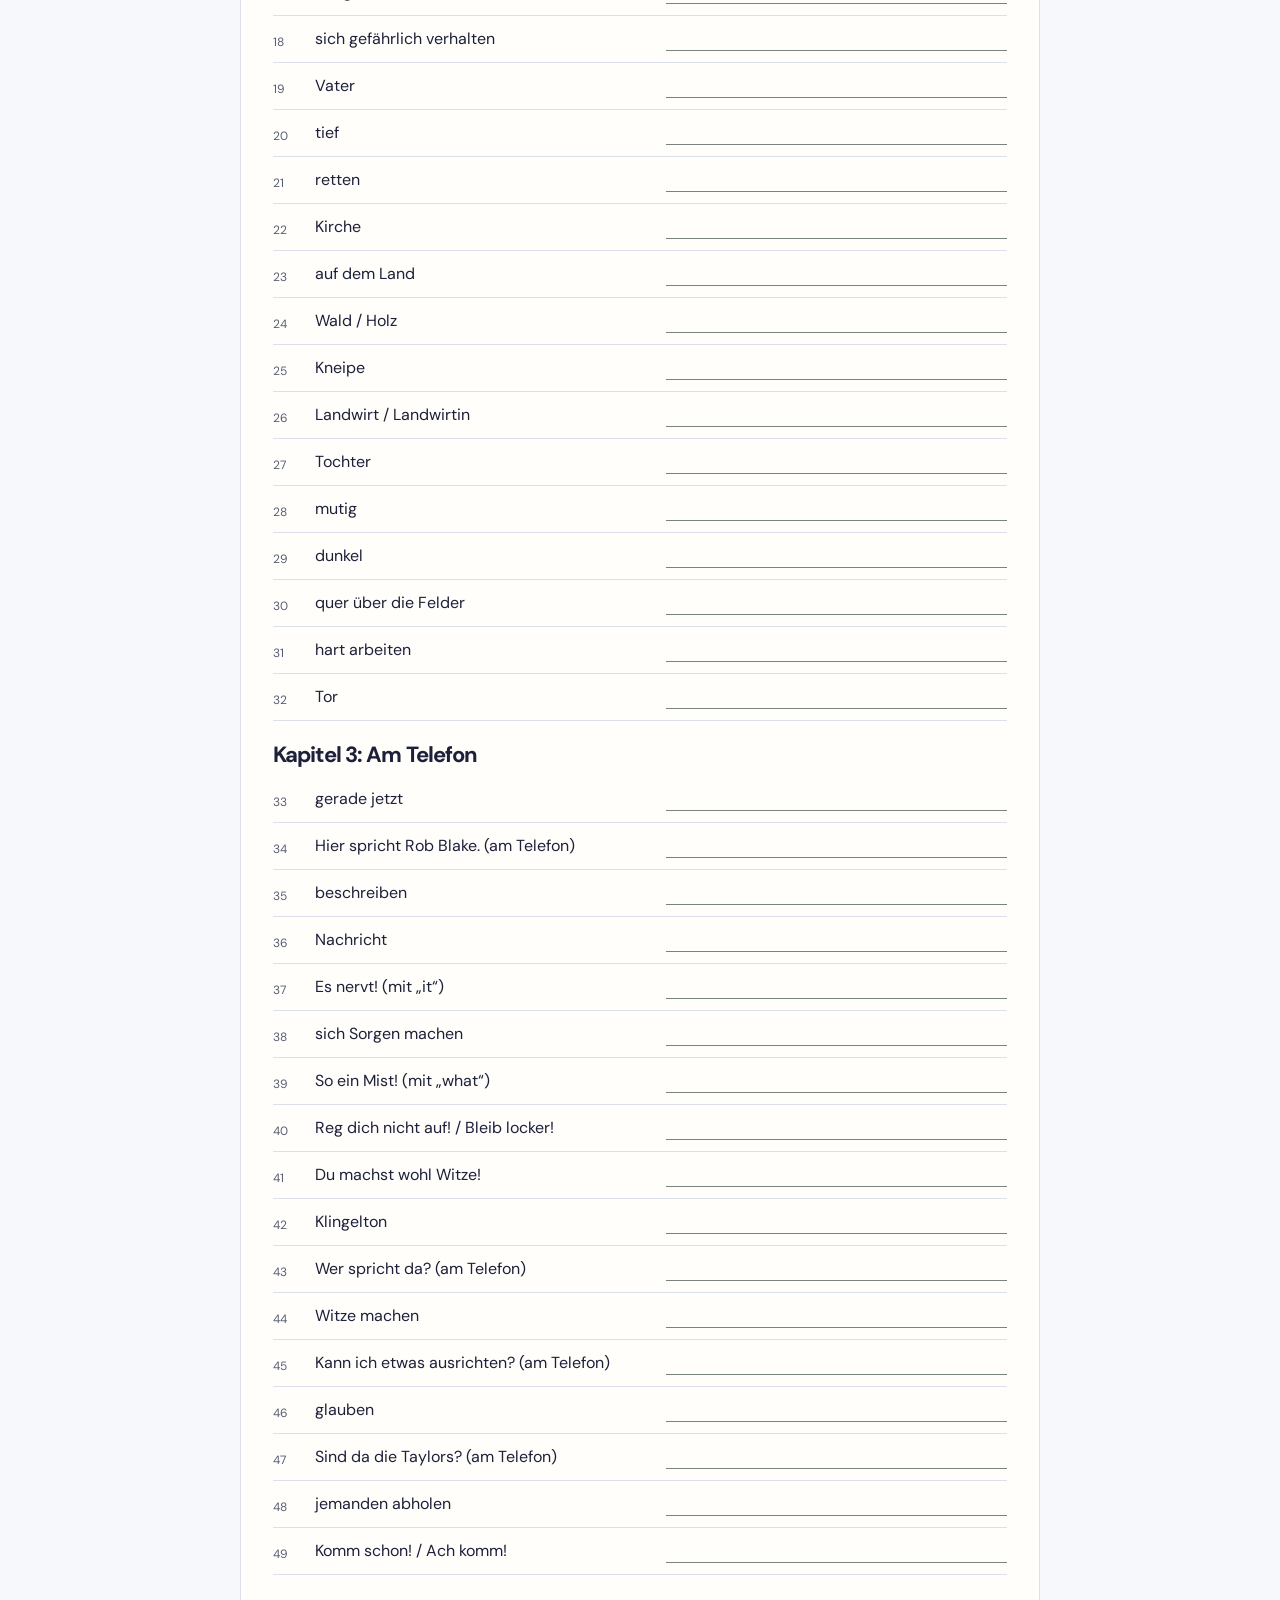
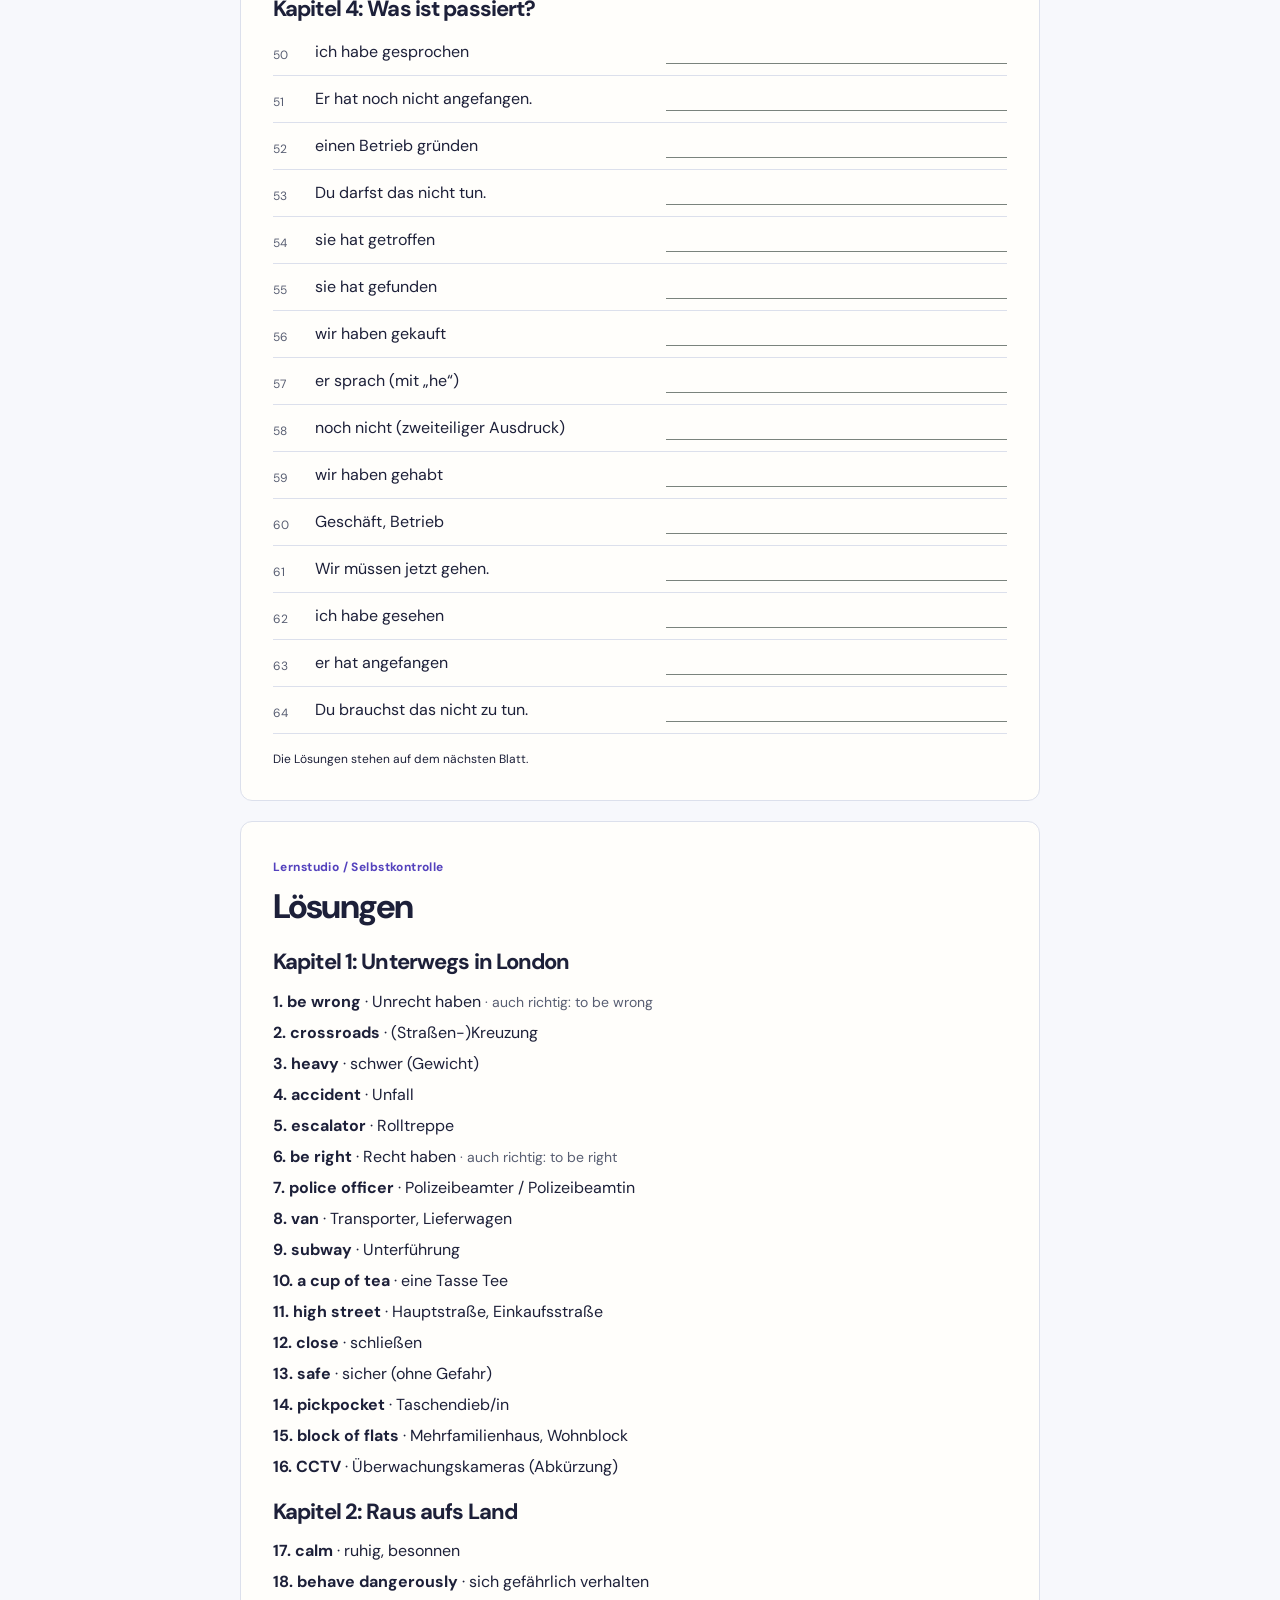
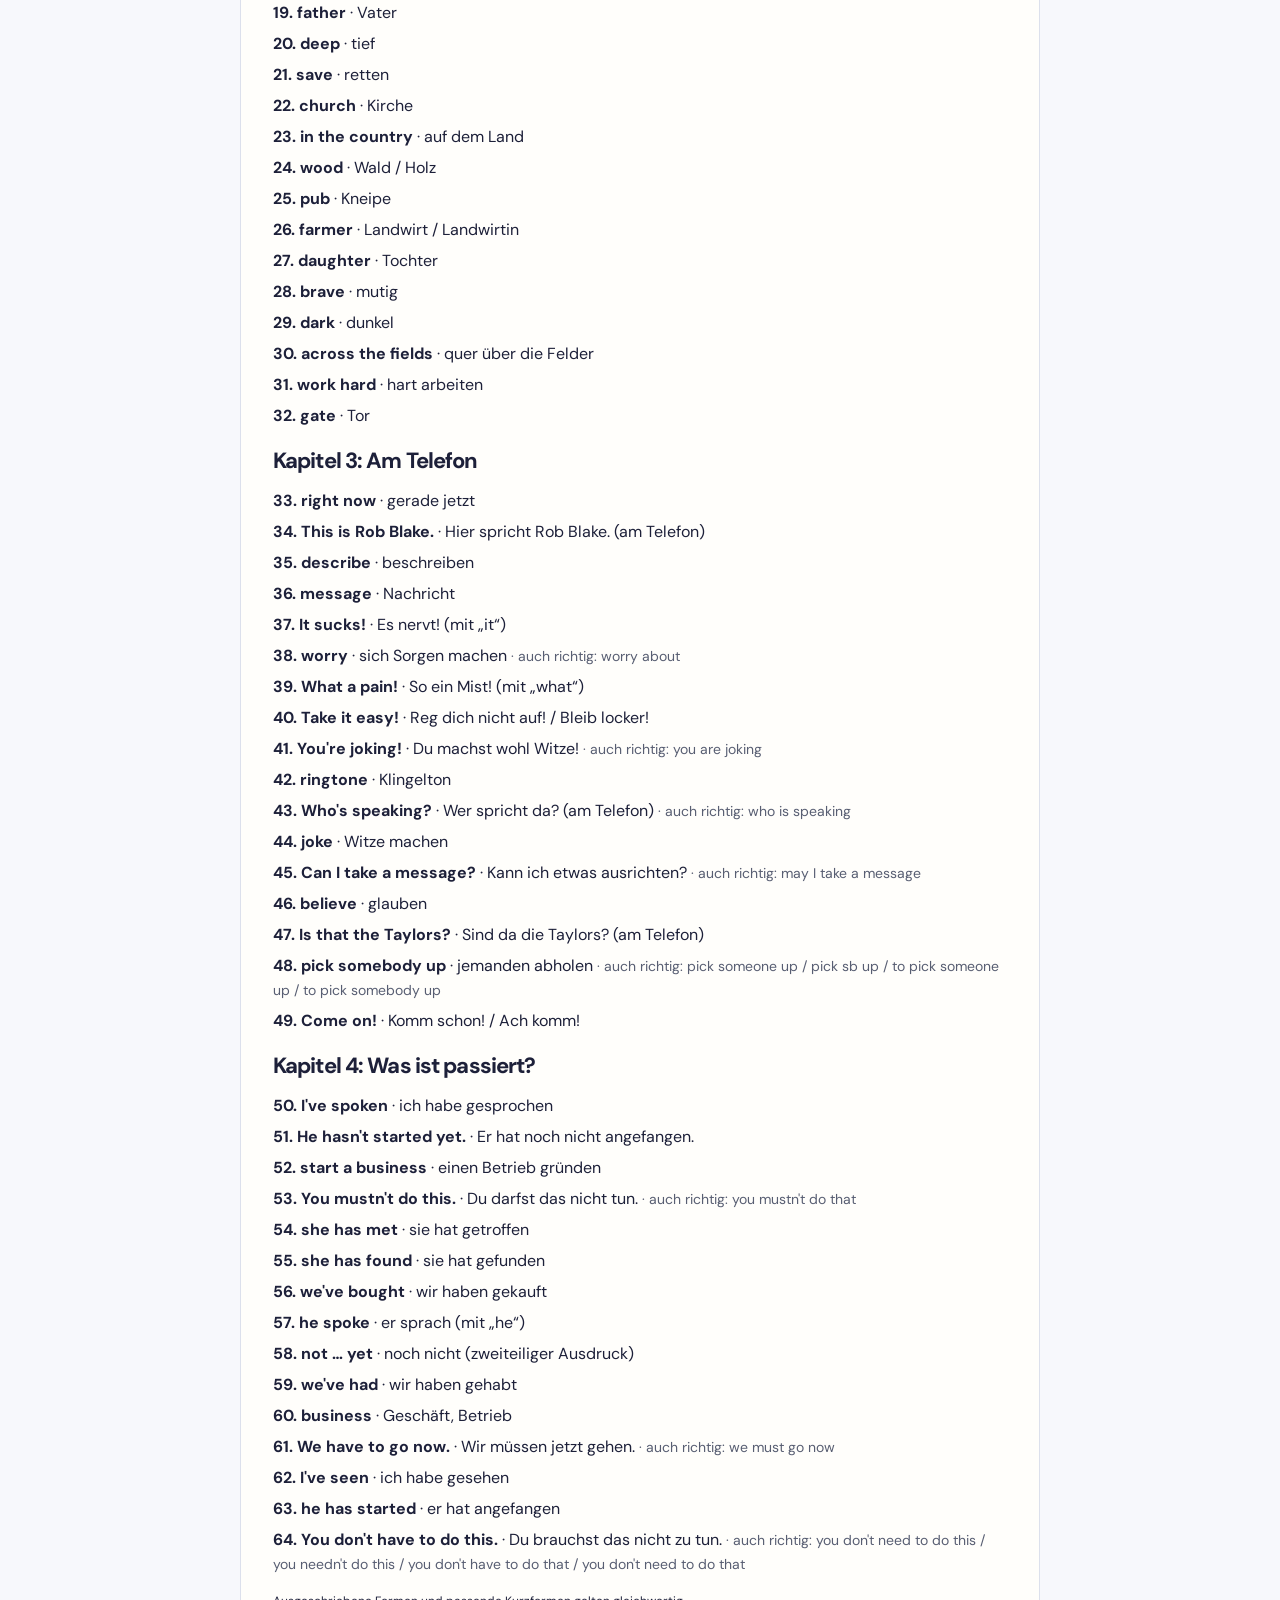
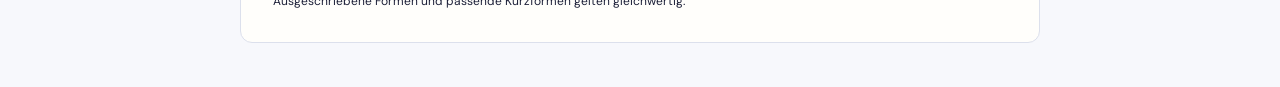
==== commit ffe843ca: "Druckstudio: alle Wörter drucken Neue Auswahl: „Alles“ (Wortliste mit Stolperstellen, Schreibblatt m" ====
--- a/lernblatt-englisch-test.html
+++ b/lernblatt-englisch-test.html
@@ -1,11 +1,68 @@
-<!doctype html><html lang="de"><head><meta charset="utf-8"><meta name="robots" content="noindex,nofollow"><meta name="viewport" content="width=device-width, initial-scale=1"><title>Lernstudio · Druckstudio</title><link rel="stylesheet" href="studio.css?v=202611221315"><style>
-body{padding:24px}.printtools,.sheet{max-width:800px;margin:0 auto 20px}.printtools{display:flex;gap:14px;align-items:center;flex-wrap:wrap}.sheet{background:#fffefb;padding:32px;border:1px solid var(--line);border-radius:12px}.sheet h1{font-size:36px;margin:12px 0}.sheet h2{margin:20px 0 10px;font-size:24px}.wline{display:grid;grid-template-columns:32px 1fr 1fr;gap:10px;align-items:end;padding:11px 0;break-inside:avoid;border-bottom:1px solid var(--line)}.line{min-height:20px;border-bottom:1px solid #7a837d}.num{color:var(--muted);font-size:12px}.sheet footer{margin-top:16px;font-size:12px}.solutions{display:grid;gap:9px}.solutions div{break-inside:avoid}label{font-weight:600}select{max-width:100%}@page{size:A4;margin:15mm}@media print{body{padding:0;background:white}.printtools{display:none}.sheet{border:0;margin:0;border-radius:0;padding:0;background:white}.sheet+.sheet{break-before:page}.wline{padding:8px 0}.sheet h2{font-size:20px}}@media(max-width:500px){body{padding:12px}.sheet{padding:18px}.wline{grid-template-columns:20px 1.1fr .9fr}}
-</style></head><body><div class="printtools"><a href="index.html">← Lernstudio</a><label>Auswahl <select id="scope"><option value="mixed">Probetest · alle drei Seiten</option><option>154</option><option>155</option><option>156</option></select></label><button class="btn" id="print">Drucken</button><button class="ghost" id="mix">Neu mischen</button></div><div id="sheets"></div><script src="words.js?v=202611221315"></script><script>
+<!doctype html><html lang="de"><head><meta charset="utf-8"><meta name="robots" content="noindex,nofollow"><meta name="viewport" content="width=device-width, initial-scale=1"><title>Lernstudio · Druckstudio</title><link rel="stylesheet" href="studio.css?v=202611221400"><style>
+body{padding:24px}.printtools,.sheet{max-width:800px;margin:0 auto 20px}.printtools{display:flex;gap:14px;align-items:center;flex-wrap:wrap}
+.sheet{background:#fffefb;padding:32px;border:1px solid var(--line);border-radius:12px}.sheet h1{font-size:34px;margin:10px 0}.sheet h2{margin:22px 0 8px;font-size:22px}
+.intro-text{margin:0 0 10px}
+.wline{display:grid;grid-template-columns:32px 1fr 1fr;gap:10px;align-items:end;padding:11px 0;break-inside:avoid;border-bottom:1px solid var(--line)}.line{min-height:20px;border-bottom:1px solid #7a837d}.num{color:var(--muted);font-size:12px}
+.wlist{width:100%;border-collapse:collapse;margin:4px 0 8px}.wlist tr{break-inside:avoid}.wlist td{padding:8px 6px;border-bottom:1px solid var(--line);vertical-align:top}.wlist td.en{font-weight:800;font-size:18px;width:34%}.wlist td.de{width:30%}.wlist td.tip{font-size:13px;color:var(--muted)}
+.wlist mark{background:#ffe7b3;border-radius:3px;padding:0 1px}
+.sheet footer{margin-top:16px;font-size:12px}.solutions{display:grid;gap:7px}.solutions div{break-inside:avoid}.solutions h2{margin-top:14px}
+label{font-weight:600}select{max-width:100%;font-size:16px;padding:8px}
+@page{size:A4;margin:14mm}
+@media print{html,body{background:#fff!important}body{padding:0}.printtools{display:none}.sheet{border:0;margin:0;border-radius:0;padding:0;background:white}.sheet+.sheet{break-before:page}.wline{padding:8px 0}.sheet h1{font-size:28px}.sheet h2{font-size:19px;break-after:avoid}.wlist mark{background:#ffe7b3;-webkit-print-color-adjust:exact;print-color-adjust:exact}}
+@media(max-width:500px){body{padding:12px}.sheet{padding:18px}.wline{grid-template-columns:20px 1.1fr .9fr}}
+</style></head><body>
+<div class="printtools">
+  <a href="index.html">← Lernstudio</a>
+  <label>Was drucken? <select id="scope"></select></label>
+  <button class="btn" id="print">Drucken</button>
+  <button class="ghost" id="mix">Neu mischen</button>
+</div>
+<div id="sheets"></div>
+<script src="words.js?v=202611221400"></script>
+<script>
 const esc=s=>String(s).replace(/[&<>]/g,c=>({'&':'&amp;','<':'&lt;','>':'&gt;'}[c]));
+const byId=new Map(WORDS.map(w=>[w.id,w]));
 function shuffled(arr){const a=arr.slice();for(let i=a.length-1;i>0;i--){const j=Math.floor(Math.random()*(i+1));[a[i],a[j]]=[a[j],a[i]]}return a}
-function draw(){const p=document.querySelector('#scope').value;
-const cards=p==='mixed'?shuffled([154,155,156].flatMap(n=>shuffled(WORDS.filter(w=>w.page===n)).slice(0,3))):shuffled(WORDS.filter(w=>w.page===Number(p))).slice(0,10);
-const title=p==='mixed'?'Probetest':'Schreibtraining · Seite '+p;
-document.querySelector('#sheets').innerHTML='<section class="sheet"><div class="eyebrow">Lernstudio / Englisch · S. 154–156</div><h1>'+title+'</h1><p>Schreibe die englischen Wörter oder Sätze aus dem Kopf. Lass eine Zeile frei, wenn dir die Antwort noch fehlt.</p>'+cards.map((w,i)=>'<div class="wline"><span class="num">'+(i+1)+'</span><span>'+esc(w.prompt)+'</span><span class="line"></span></div>').join('')+'<footer>Die Lösungen stehen auf dem zweiten Blatt.</footer></section><section class="sheet"><div class="eyebrow">Lernstudio / Selbstkontrolle</div><h1>Lösungen</h1><div class="solutions">'+cards.map((w,i)=>'<div><b>'+(i+1)+'. '+esc(w.en)+'</b> · '+esc(w.de)+(w.ans.length>1?'<p class="caption">Auch möglich: '+w.ans.slice(1).map(esc).join(' · ')+'</p>':'')+'</div>').join('')+'</div><footer>Ausgeschriebene Formen und passende Kurzformen gelten gleichwertig.</footer></section>'}
-document.querySelector('#scope').onchange=draw;document.querySelector('#mix').onclick=draw;document.querySelector('#print').onclick=()=>window.print();draw()
+function hl(w){const bits=(w.hl||[]).filter(x=>w.en.includes(x));if(!bits.length)return esc(w.en);let t=w.en,h='';while(t.length){const hit=bits.find(x=>t.startsWith(x));h+=hit?'<mark>'+esc(hit)+'</mark>':esc(t[0]);t=t.slice(hit?hit.length:1)}return h}
+const chapters=SCENES.map((s,i)=>({no:i+1,id:s.id,name:s.name,words:s.ids.map(id=>byId.get(id)).filter(Boolean)}));
+const total=chapters.reduce((n,c)=>n+c.words.length,0);
+
+// Auswahl: alles zusammen, Wortlisten, Schreibblätter, Probetest
+const opts=[['pack','Alles: Wortliste, Schreibblatt und Lösungen ('+total+' Wörter)'],
+  ['list-all','Wortliste zum Lernen · alle '+total+' Wörter'],
+  ...chapters.map(c=>['list-'+c.id,'Wortliste · Kapitel '+c.no+': '+c.name]),
+  ['write-all','Schreibblatt mit Lösungen · alle '+total+' Wörter'],
+  ...chapters.map(c=>['write-'+c.id,'Schreibblatt · Kapitel '+c.no+': '+c.name]),
+  ['mixed','Probetest · 9 gemischte Wörter']];
+document.querySelector('#scope').innerHTML=opts.map(([v,l])=>'<option value="'+v+'">'+esc(l)+'</option>').join('');
+
+const head=(eyebrow,title,text)=>'<div class="eyebrow">'+esc(eyebrow)+'</div><h1>'+esc(title)+'</h1>'+(text?'<p class="intro-text">'+text+'</p>':'');
+function listSheet(chs){
+  return '<section class="sheet">'+head('Lernstudio / Englisch · S. 154–156','Wortliste zum Lernen','Lies jedes Wort laut. Die markierte Stelle ist die Stolperstelle beim Schreiben.')
+    +chs.map(c=>'<h2>Kapitel '+c.no+': '+esc(c.name)+'</h2><table class="wlist">'+c.words.map(w=>'<tr><td class="en">'+hl(w)+'</td><td class="de">'+esc(w.de)+'</td><td class="tip">'+esc(w.tip||'')+'</td></tr>').join('')+'</table>').join('')+'</section>';
+}
+function writeSheets(chs,title,mix){
+  let n=0;const numbered=chs.map(c=>({...c,items:(mix?shuffled(c.words):c.words).map(w=>({w,n:++n}))}));
+  const heading=c=>chs.length>1?'<h2>Kapitel '+c.no+': '+esc(c.name)+'</h2>':'';
+  const sheet='<section class="sheet">'+head('Lernstudio / Englisch · S. 154–156',title,'Schreib das englische Wort aus dem Kopf. Wenn du es nicht weißt, lass die Zeile frei und mach weiter.')
+    +numbered.map(c=>heading(c)+c.items.map(({w,n})=>'<div class="wline"><span class="num">'+n+'</span><span>'+esc(w.prompt)+'</span><span class="line"></span></div>').join('')).join('')
+    +'<footer>Die Lösungen stehen auf dem nächsten Blatt.</footer></section>';
+  const sol='<section class="sheet">'+head('Lernstudio / Selbstkontrolle','Lösungen','')+'<div class="solutions">'
+    +numbered.map(c=>heading(c)+c.items.map(({w,n})=>'<div><b>'+n+'. '+esc(w.en)+'</b> · '+esc(w.de)+(w.ans.length>1?'<span class="caption"> · auch richtig: '+w.ans.slice(1).map(esc).join(' / ')+'</span>':'')+'</div>').join('')).join('')
+    +'</div><footer>Ausgeschriebene Formen und passende Kurzformen gelten gleichwertig.</footer></section>';
+  return sheet+sol;
+}
+function draw(){
+  const v=document.querySelector('#scope').value,one=id=>chapters.filter(c=>c.id===id);
+  let html;
+  if(v==='pack')html=listSheet(chapters)+writeSheets(chapters,'Schreibblatt · alle Wörter',true);
+  else if(v==='list-all')html=listSheet(chapters);
+  else if(v.startsWith('list-'))html=listSheet(one(v.slice(5)));
+  else if(v==='write-all')html=writeSheets(chapters,'Schreibblatt · alle Wörter',true);
+  else if(v.startsWith('write-')){const c=one(v.slice(6));html=writeSheets(c,'Schreibblatt · Kapitel '+c[0].no+': '+c[0].name,true)}
+  else{const cards=shuffled([154,155,156].flatMap(p=>shuffled(WORDS.filter(w=>w.page===p)).slice(0,3)));html=writeSheets([{no:0,name:'',words:cards}],'Probetest',false)}
+  document.querySelector('#sheets').innerHTML=html;
+  document.querySelector('#mix').hidden=v.startsWith('list-');
+}
+document.querySelector('#scope').onchange=draw;document.querySelector('#mix').onclick=draw;document.querySelector('#print').onclick=()=>window.print();draw();
 </script></body></html>
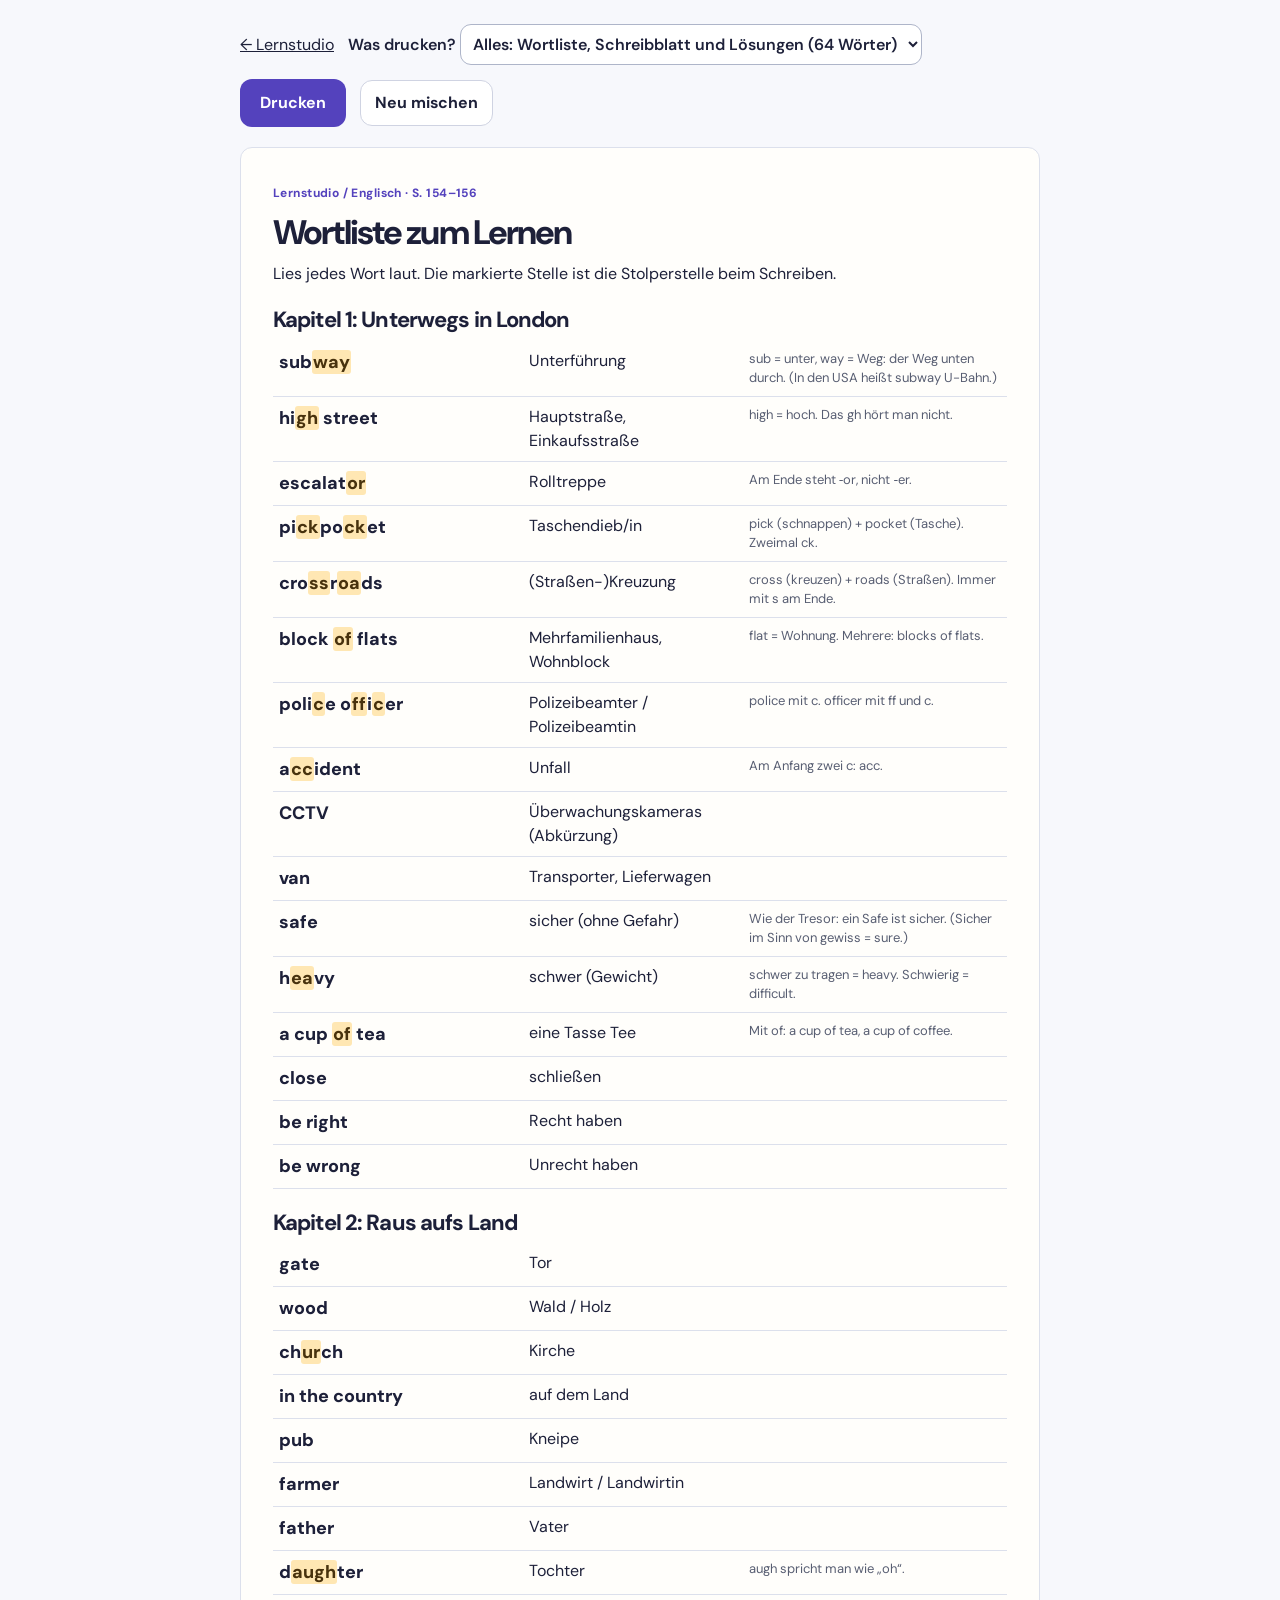
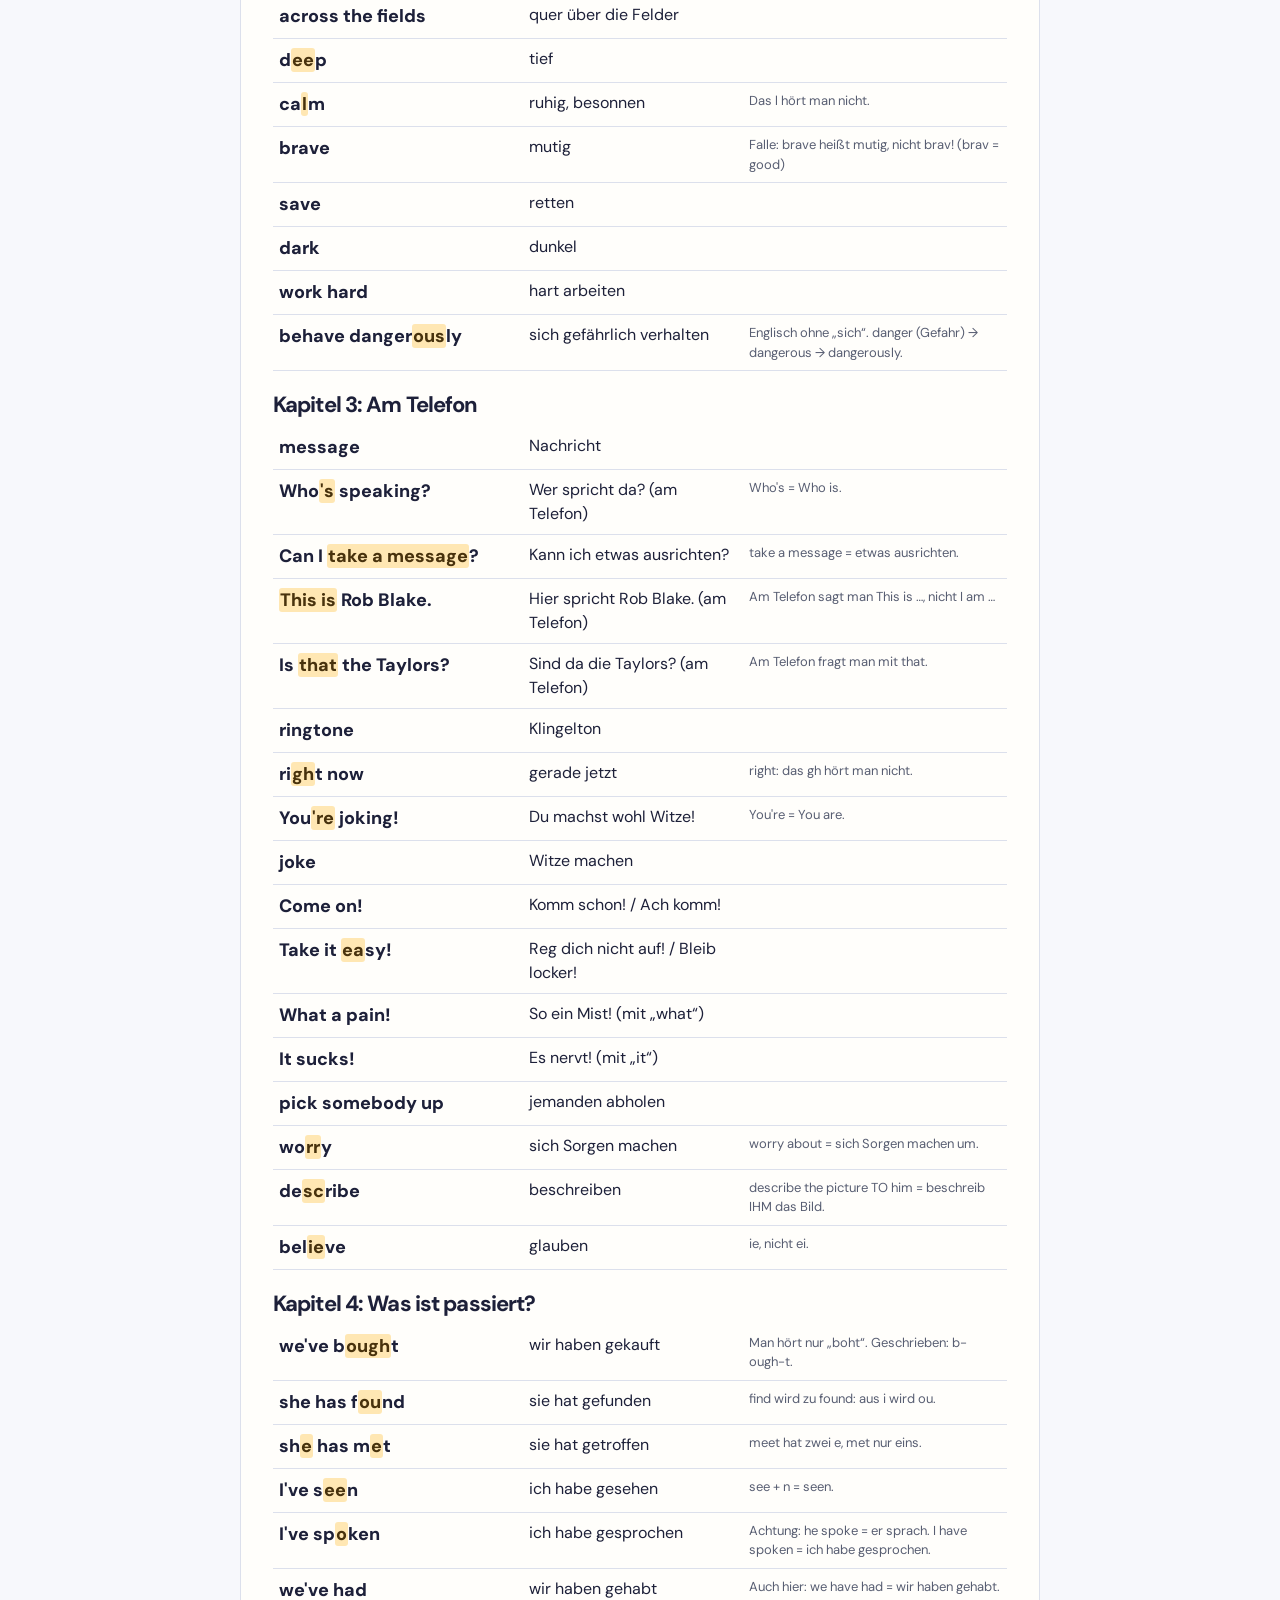
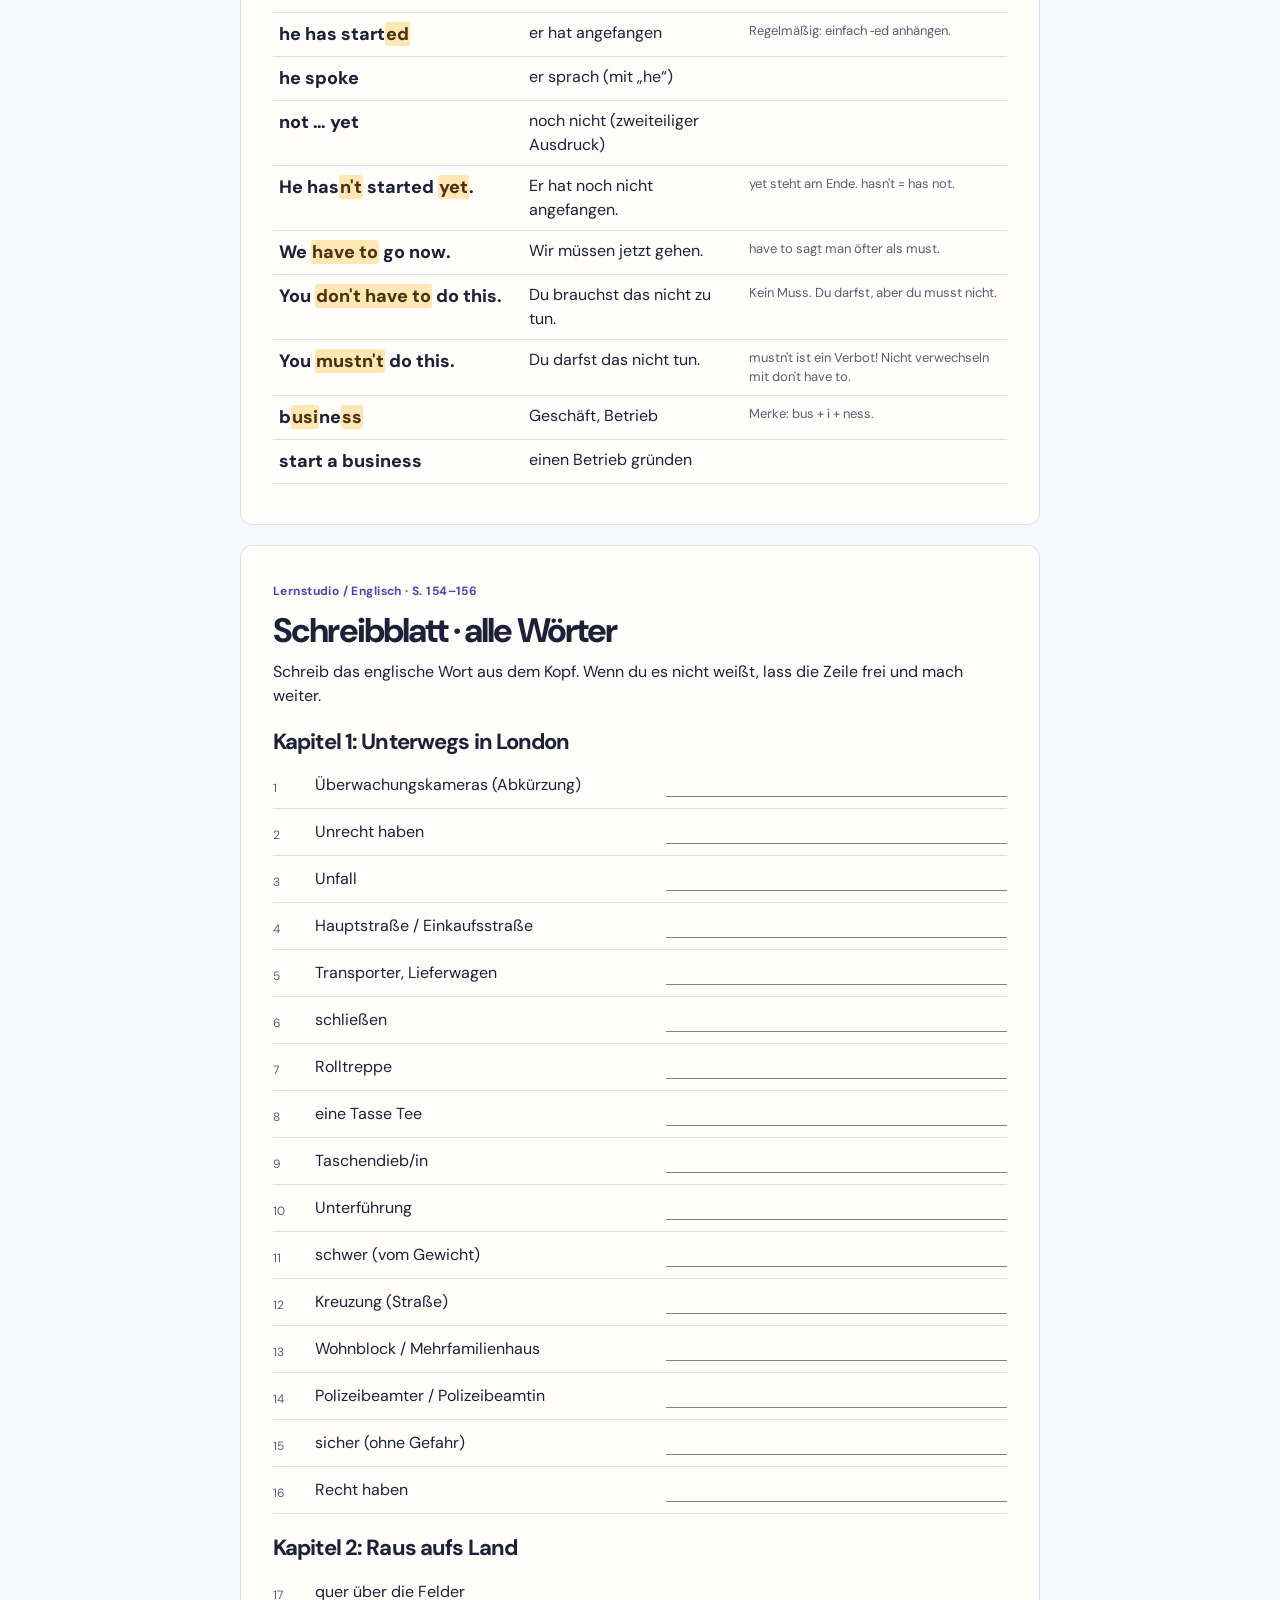
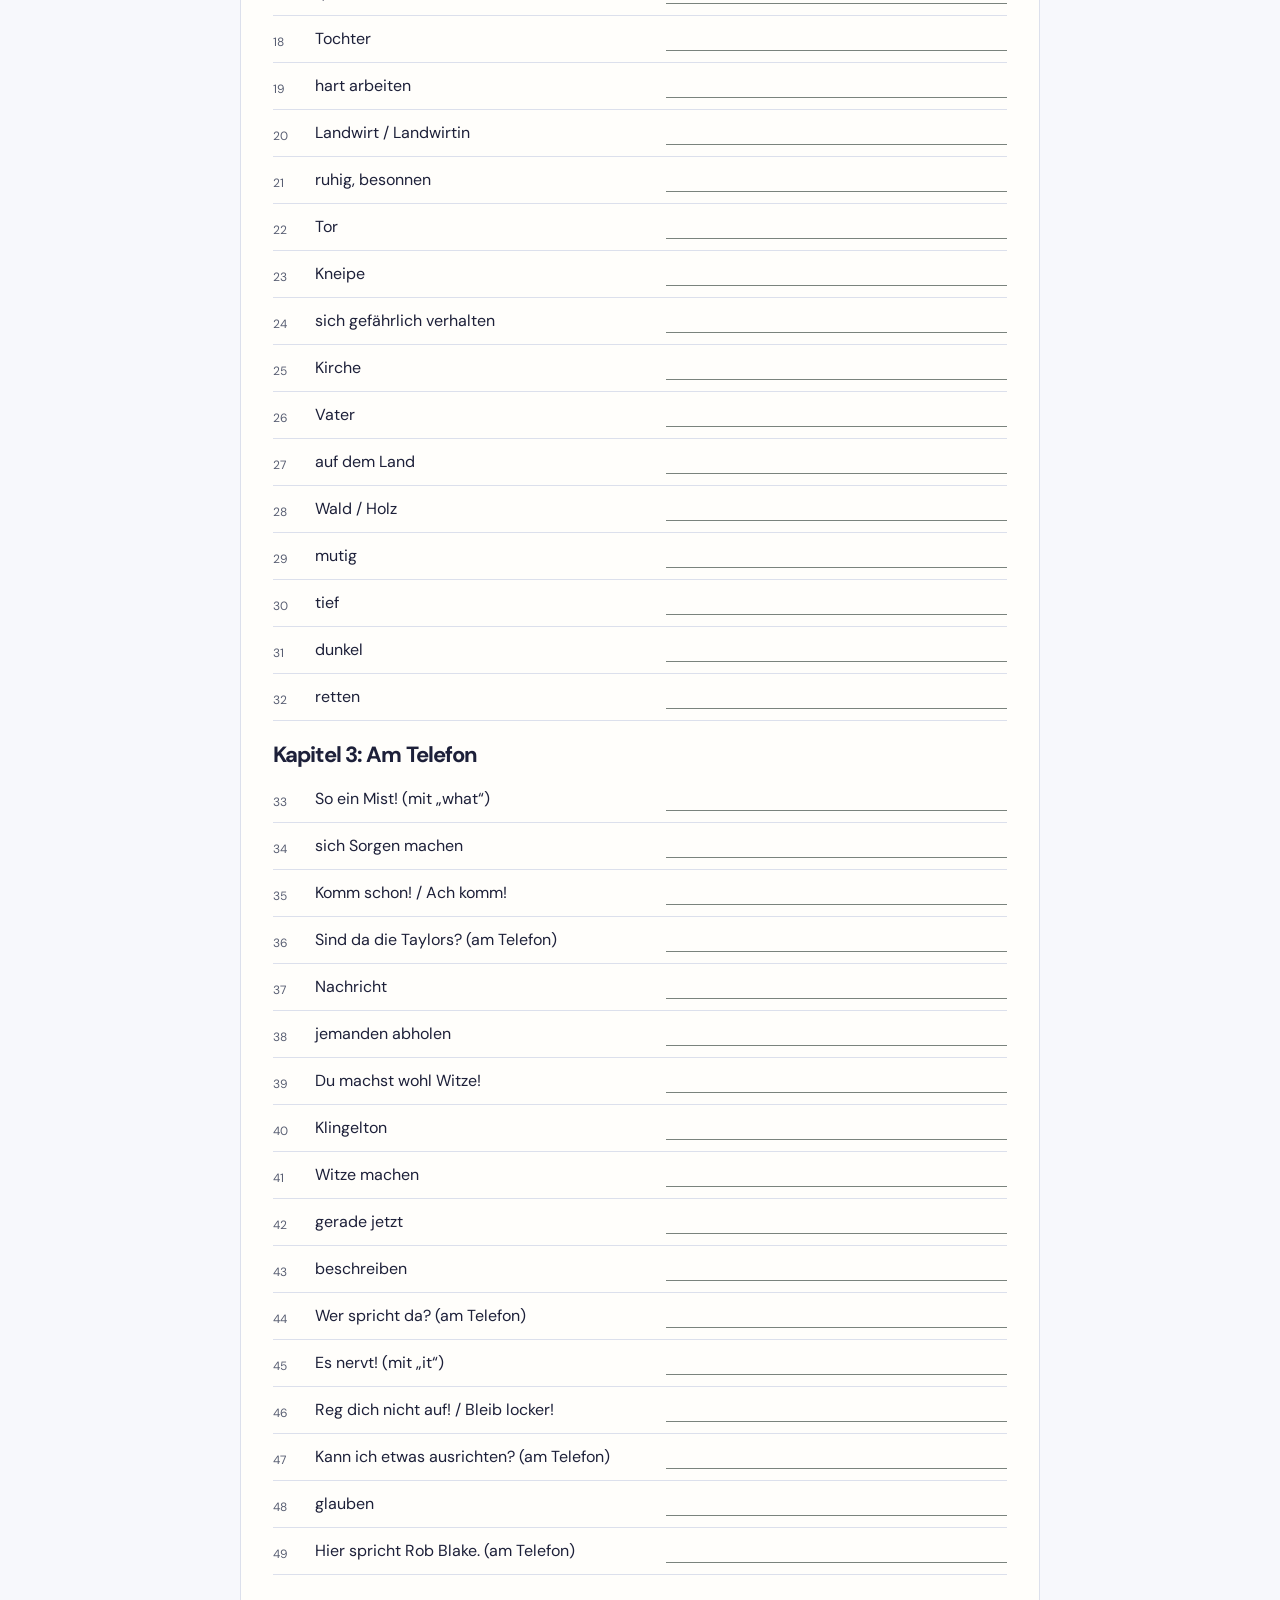
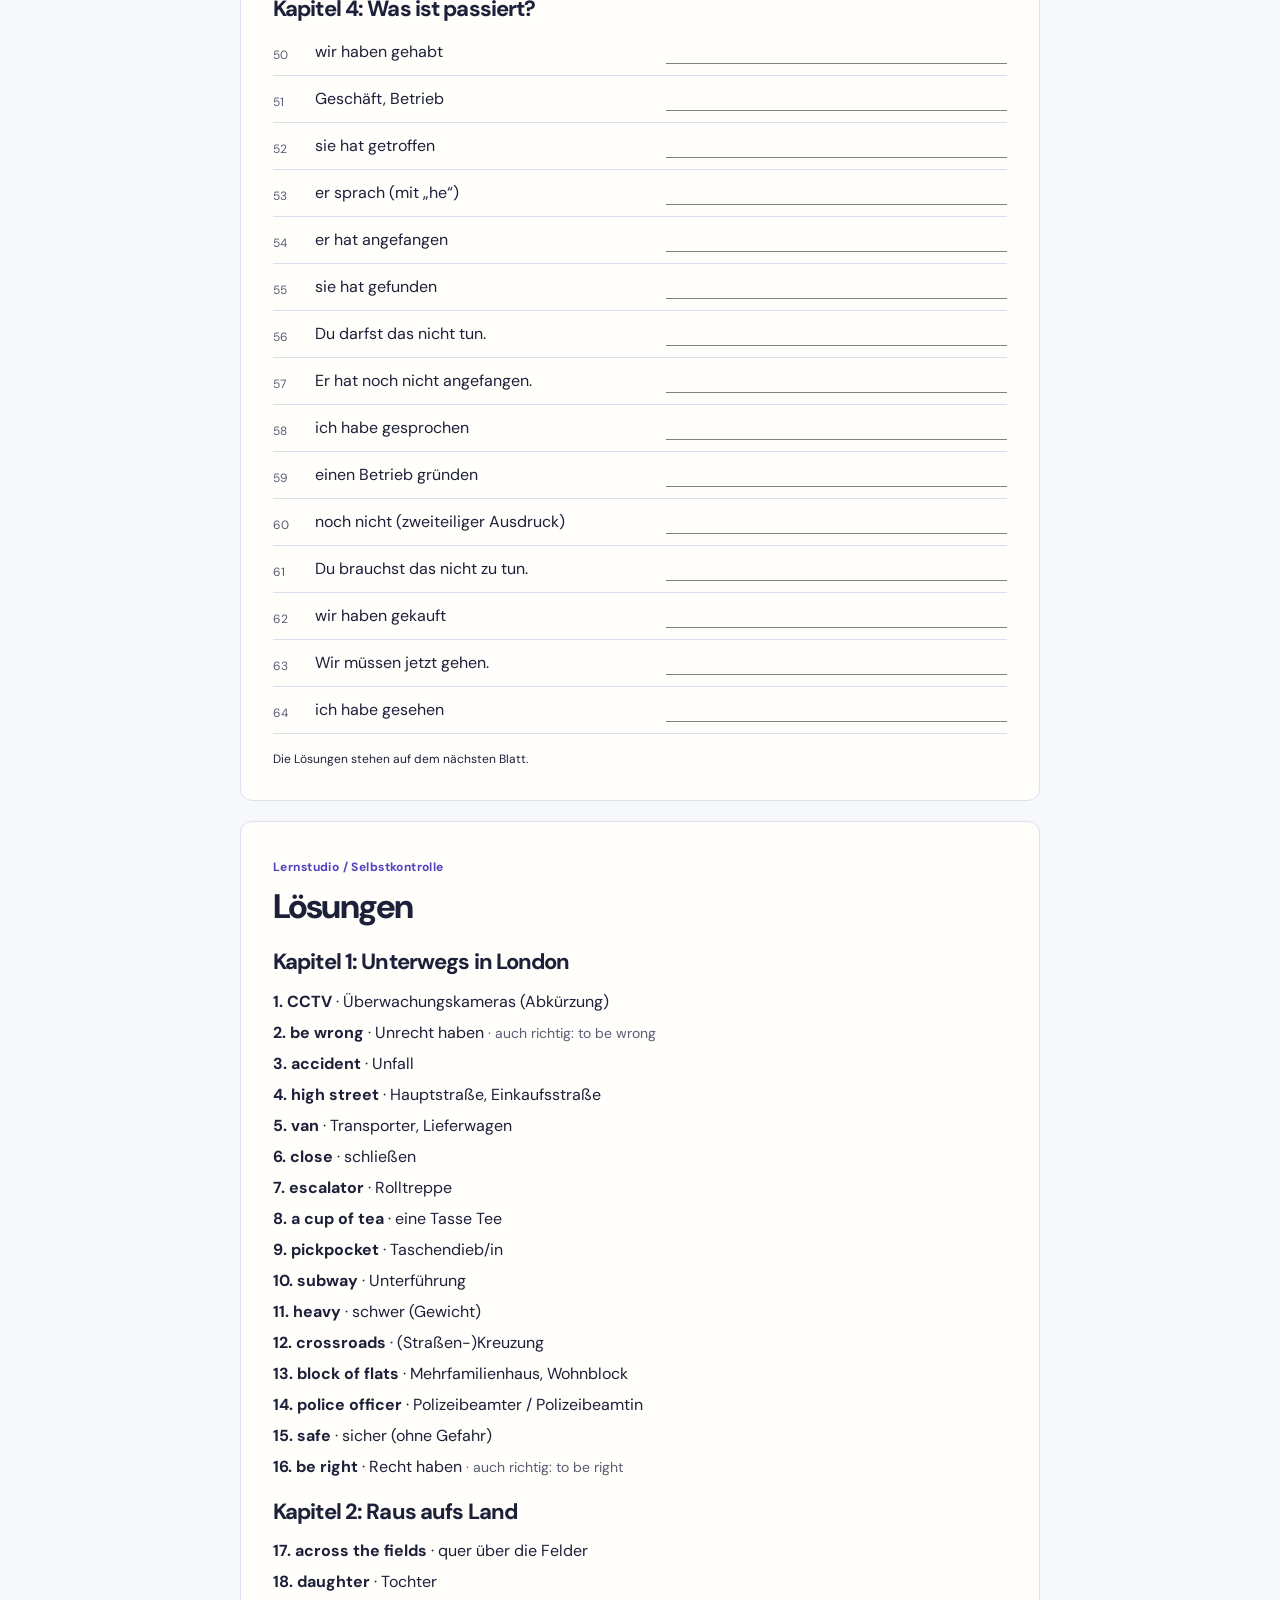
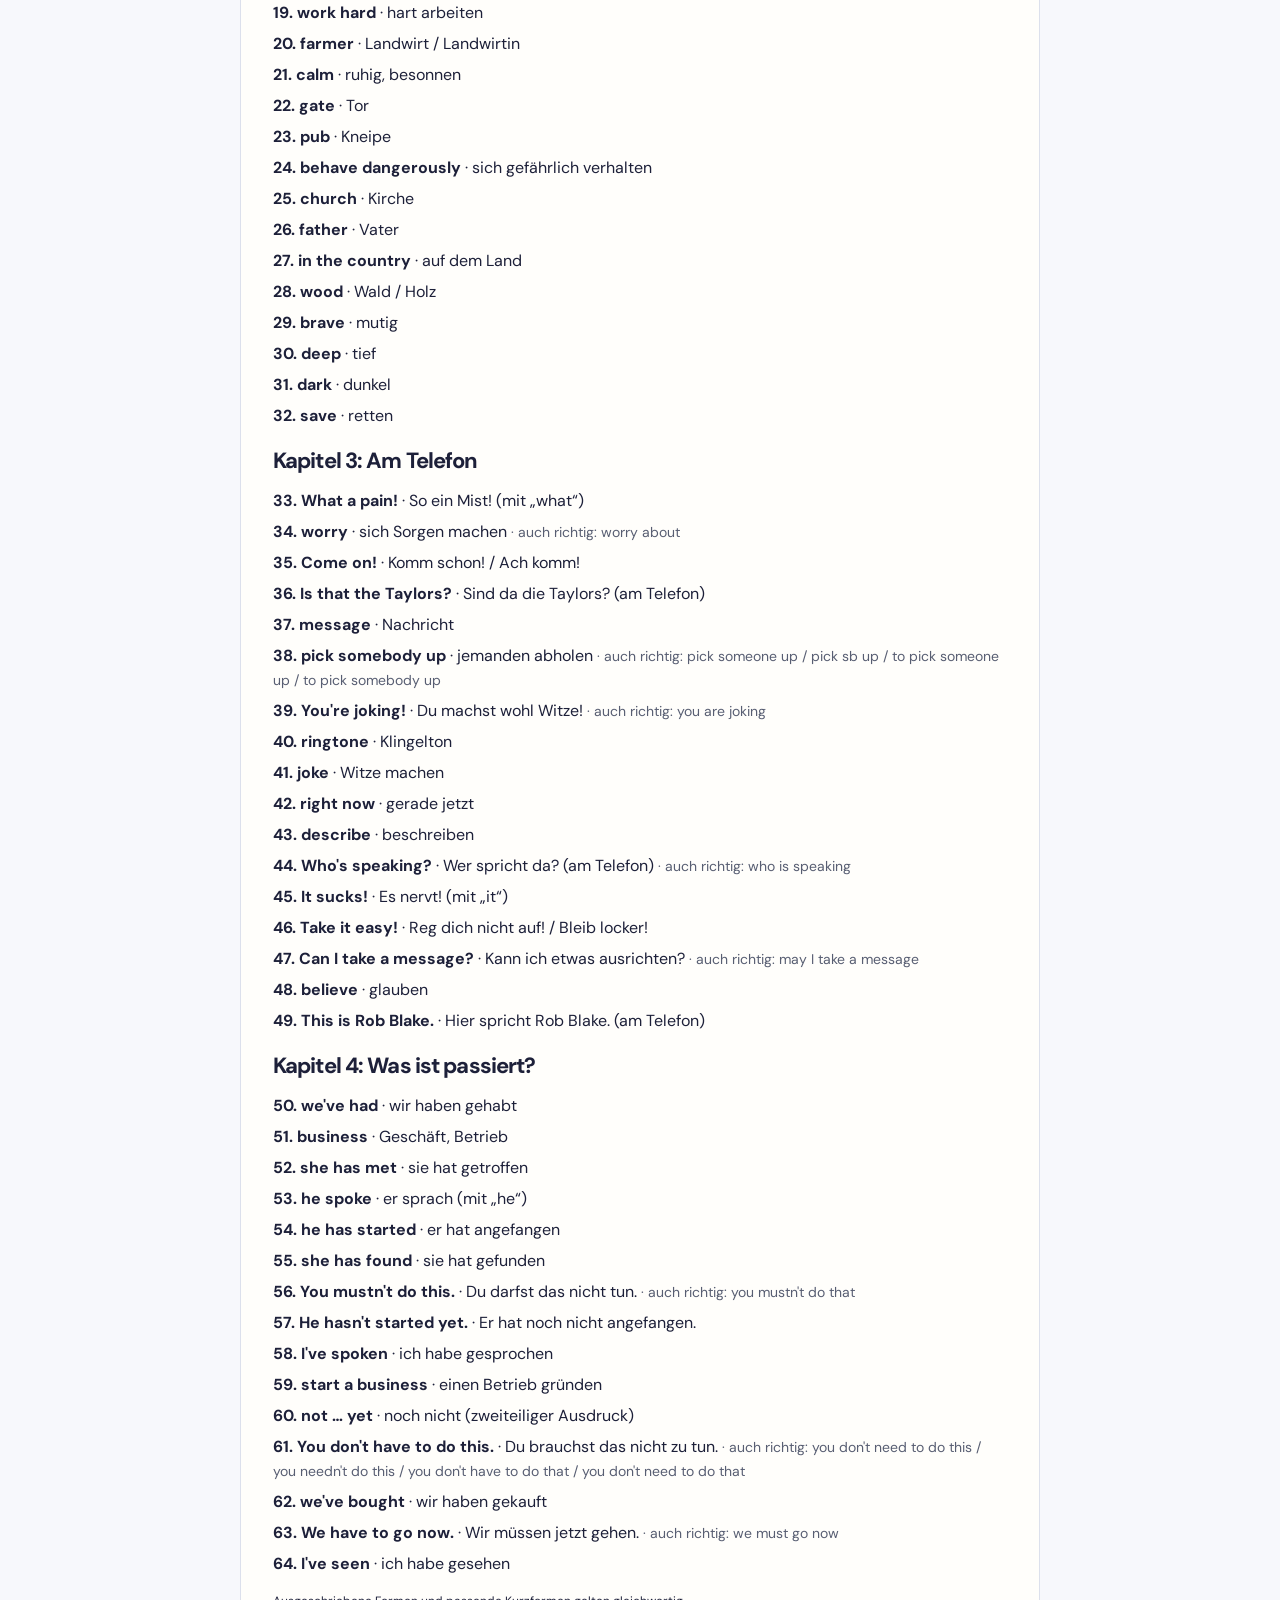
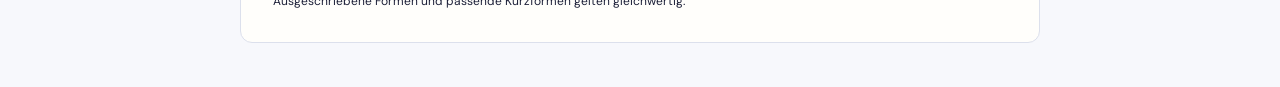
==== commit 5157c009: "Klarere Bedienung: ein Hauptknopf unten, Elternbereich, richtiger Lernstand - Runde: feste Leiste un" ====
--- a/lernblatt-englisch-test.html
+++ b/lernblatt-englisch-test.html
@@ -1,4 +1,4 @@
-<!doctype html><html lang="de"><head><meta charset="utf-8"><meta name="robots" content="noindex,nofollow"><meta name="viewport" content="width=device-width, initial-scale=1"><title>Lernstudio · Druckstudio</title><link rel="stylesheet" href="studio.css?v=202611221400"><style>
+<!doctype html><html lang="de"><head><meta charset="utf-8"><meta name="robots" content="noindex,nofollow"><meta name="viewport" content="width=device-width, initial-scale=1"><title>Lernstudio · Druckstudio</title><link rel="stylesheet" href="studio.css?v=202611251200"><style>
 body{padding:24px}.printtools,.sheet{max-width:800px;margin:0 auto 20px}.printtools{display:flex;gap:14px;align-items:center;flex-wrap:wrap}
 .sheet{background:#fffefb;padding:32px;border:1px solid var(--line);border-radius:12px}.sheet h1{font-size:34px;margin:10px 0}.sheet h2{margin:22px 0 8px;font-size:22px}
 .intro-text{margin:0 0 10px}
@@ -18,7 +18,7 @@
   <button class="ghost" id="mix">Neu mischen</button>
 </div>
 <div id="sheets"></div>
-<script src="words.js?v=202611221400"></script>
+<script src="words.js?v=202611251200"></script>
 <script>
 const esc=s=>String(s).replace(/[&<>]/g,c=>({'&':'&amp;','<':'&lt;','>':'&gt;'}[c]));
 const byId=new Map(WORDS.map(w=>[w.id,w]));
--- a/studio.css
+++ b/studio.css
@@ -147,3 +147,46 @@
 .lt.bad-sub{background:#fde6e4;border:2px solid #e04a3f;color:#b42318}
 .lt.gap{background:#fff;border:2px dashed #e04a3f;color:#e04a3f}
 .wrongbox .lt{color:var(--ink)}.wrongbox .lt.bad-sub,.wrongbox .lt.bad,.wrongbox .lt.gap{color:#b42318}
+/* Elternbereich: echter Knopf oben rechts statt „Englisch“-Schild */
+.parentbtn{display:inline-flex;align-items:center;gap:8px;white-space:nowrap;flex:none;min-height:44px;padding:8px 14px;border-radius:12px;border:1px solid #cfd3e2;background:#fff;font-size:14px;font-weight:650;color:var(--ink)}
+.parentbtn .icon{width:18px;height:18px;color:var(--accent)}
+.parentbtn:hover{background:#f2f0ff}.parentbtn.active{background:var(--soft);border-color:#9587d5;color:#443098}
+.focused .parentbtn{display:none}
+.overview{width:100%;border-collapse:collapse;font-size:15px}.tablewrap{overflow-x:auto}
+.overview th,.overview td{text-align:left;padding:10px 8px;border-bottom:1px solid var(--line)}
+.overview th{font-size:13px;color:var(--muted);font-weight:650}.overview td+td,.overview th+th{text-align:center}.overview td+td{white-space:nowrap}.overview th+th{width:18%}
+.legend{margin:0;padding-left:20px;display:grid;gap:6px;color:#3d4357;font-size:14px}
+/* Fortschritt in der Runde: ein großer Punkt pro Wort */
+.dots{display:flex;flex-wrap:wrap;gap:10px;margin:14px 0 16px}
+.dot{width:22px;height:22px;border-radius:50%;background:#e1e1ed}
+.dot.done{background:var(--accent)}
+.dot.cur{background:#fff;box-shadow:inset 0 0 0 5px var(--accent);transform:scale(1.15)}
+/* Feste Knopfleiste unten in der Runde: ein Hauptknopf, immer an derselben Stelle */
+.runbar{position:fixed;left:0;right:0;bottom:0;z-index:6;background:#fff;border-top:1px solid var(--line);box-shadow:0 -6px 20px #2927500d;padding:12px clamp(18px,4vw,54px) calc(12px + env(safe-area-inset-bottom))}
+.runbar-in{max-width:700px;margin:0 auto;display:flex;align-items:center;gap:10px}
+.runbar-main{order:2;margin-left:auto}
+.runbar-side{order:1;display:flex;gap:8px;flex-wrap:wrap}
+.btn.big{min-height:56px;padding:14px 28px;font-size:18px;border-radius:14px}
+.btn.big .icon{width:21px;height:21px}
+.ghost.small{font-size:15px;padding:9px 14px}
+.focused main{padding-bottom:120px}
+.focused #notice:not(:empty){bottom:100px}
+/* Hilfe als richtiger Knopf, freundlich in Gelb */
+.helpbtn{background:#fff7e0;border-color:#f0d58a;color:#6b4a00;font-weight:700}
+.helpbtn .icon{color:#c58a00}.helpbtn:hover{background:#ffefc2}
+@media(min-width:651px) and (max-width:850px){.navitem{padding-inline:8px;gap:6px}.navitem .icon{display:none}.brand strong{font-size:20px}.parentbtn{padding:8px 10px}}
+/* Zwei gleichwertige Antworten beim Papier-Vergleich */
+.choicepair{display:grid;grid-template-columns:1fr 1fr;gap:10px;margin-top:16px}
+.choicepair .answer{display:flex;align-items:center;justify-content:center;gap:8px;min-height:60px;font-size:17px;font-weight:700}
+.choicepair .yes{border:2px solid #4fbf82;color:#12703f;background:#f1fbf5}
+.choicepair .no{border:2px solid #cfd3e2}
+@media(max-width:650px){
+  .parentbtn{padding:6px 10px;font-size:13px}
+  .runbar{padding:10px 14px calc(10px + env(safe-area-inset-bottom))}
+  .runbar-in{flex-direction:column;align-items:stretch;gap:8px}
+  .runbar-main{order:0;margin:0}.runbar-main .btn{width:100%}
+  .runbar-side{justify-content:space-between}
+  .focused main{padding-bottom:150px}
+  .focused #notice:not(:empty){bottom:140px}
+  .overview{font-size:13px}.overview th,.overview td{padding:8px 4px}
+}
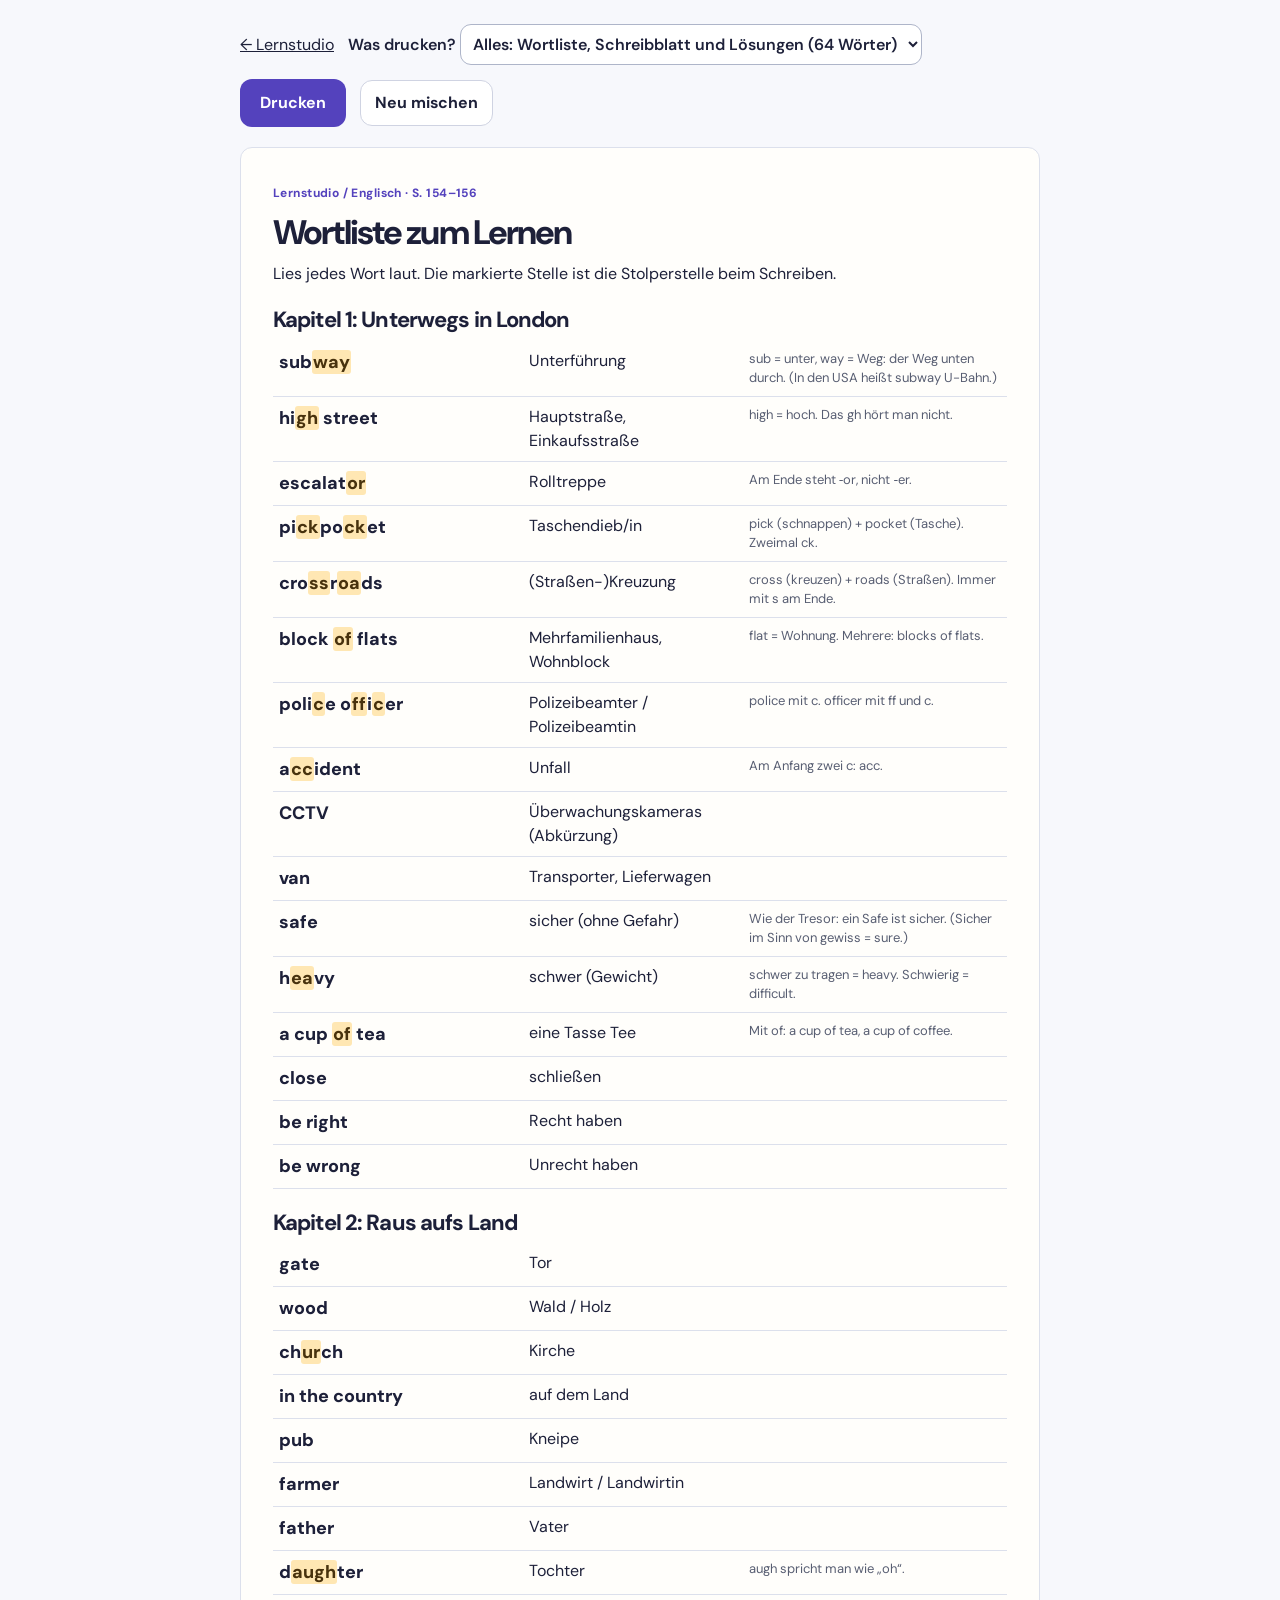
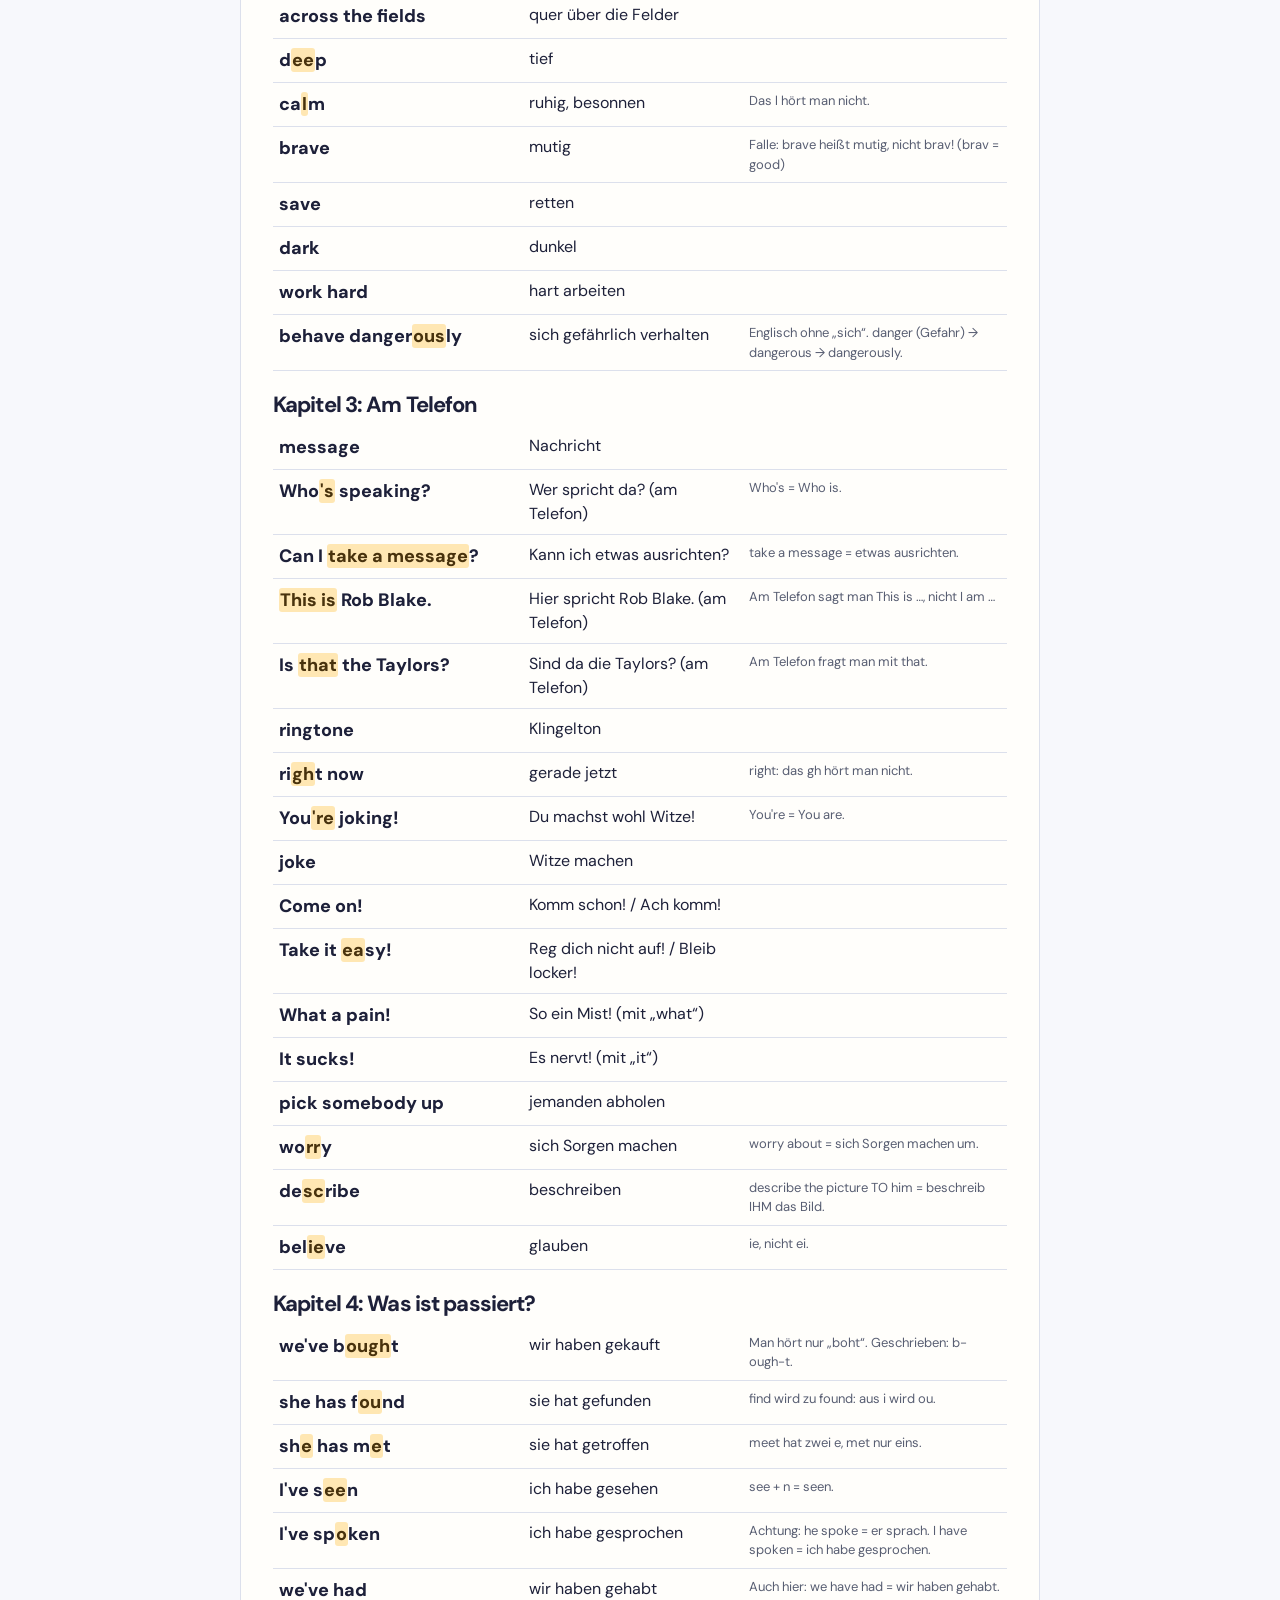
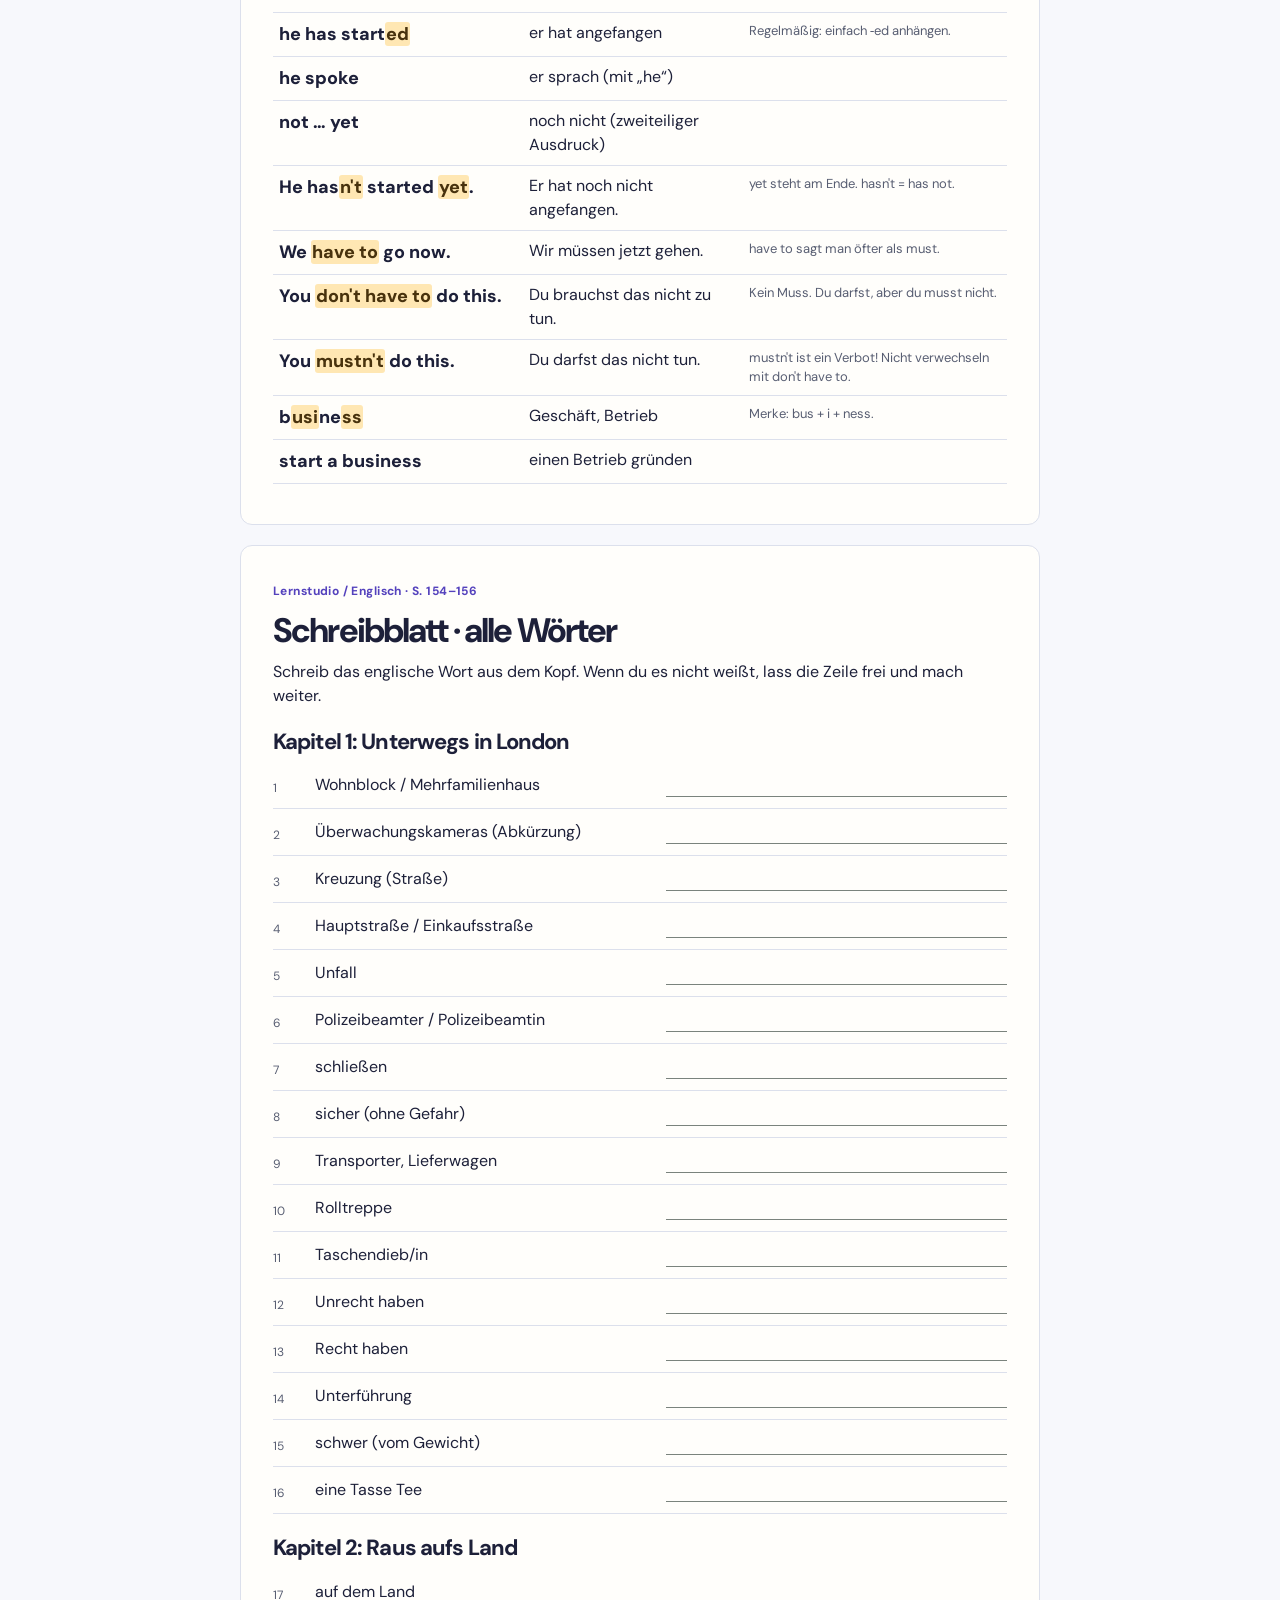
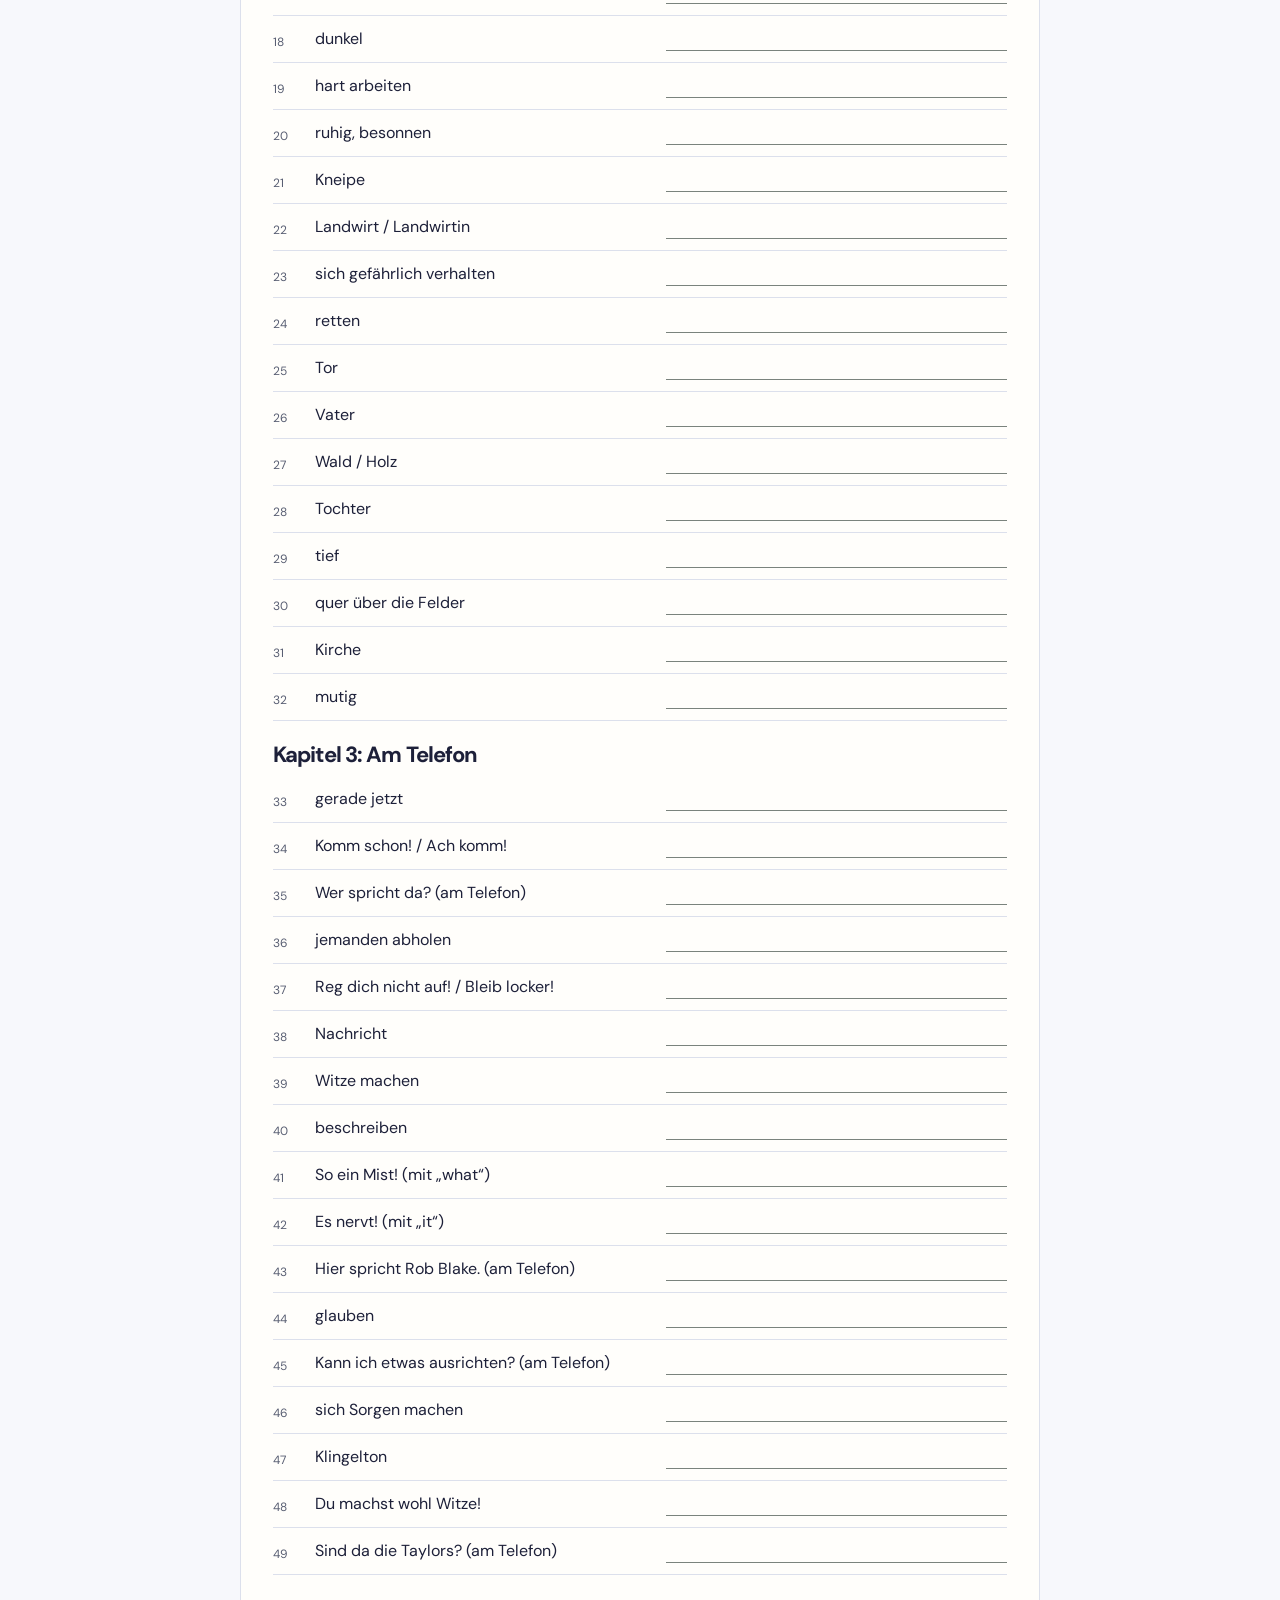
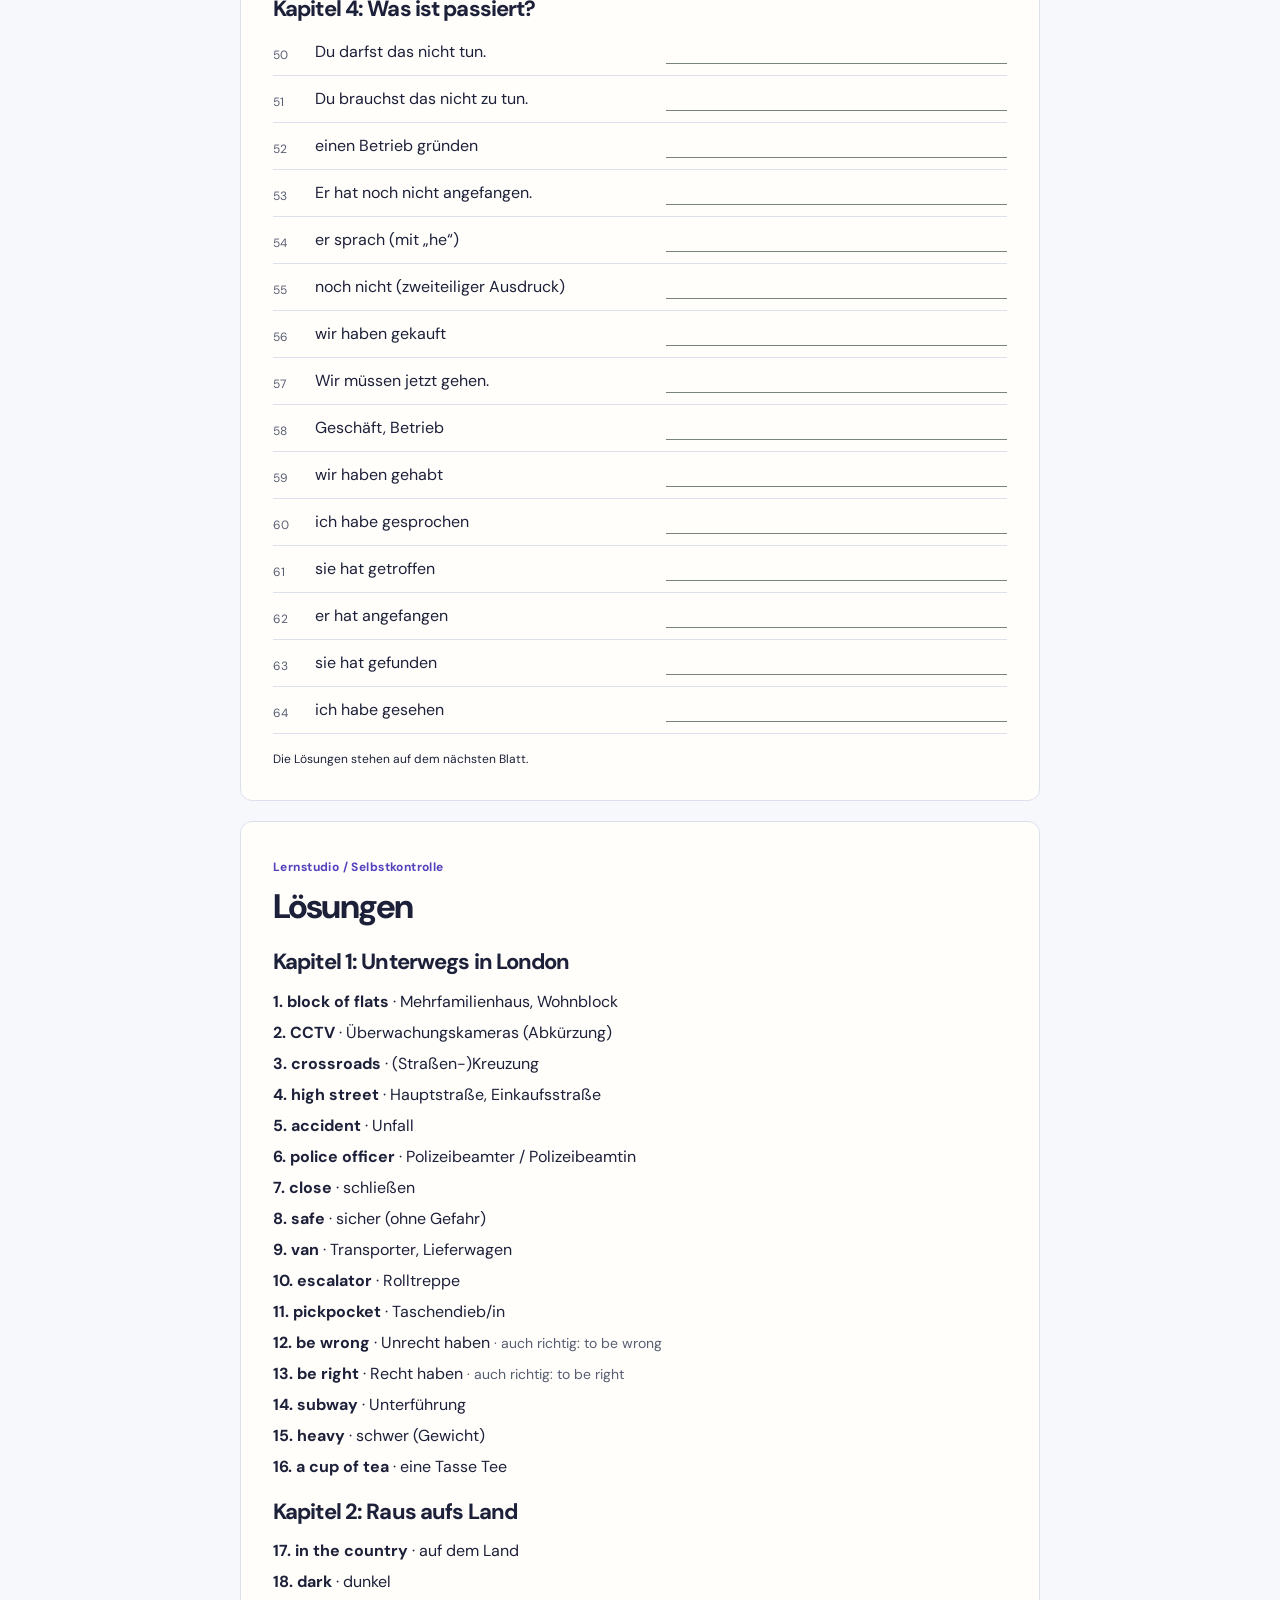
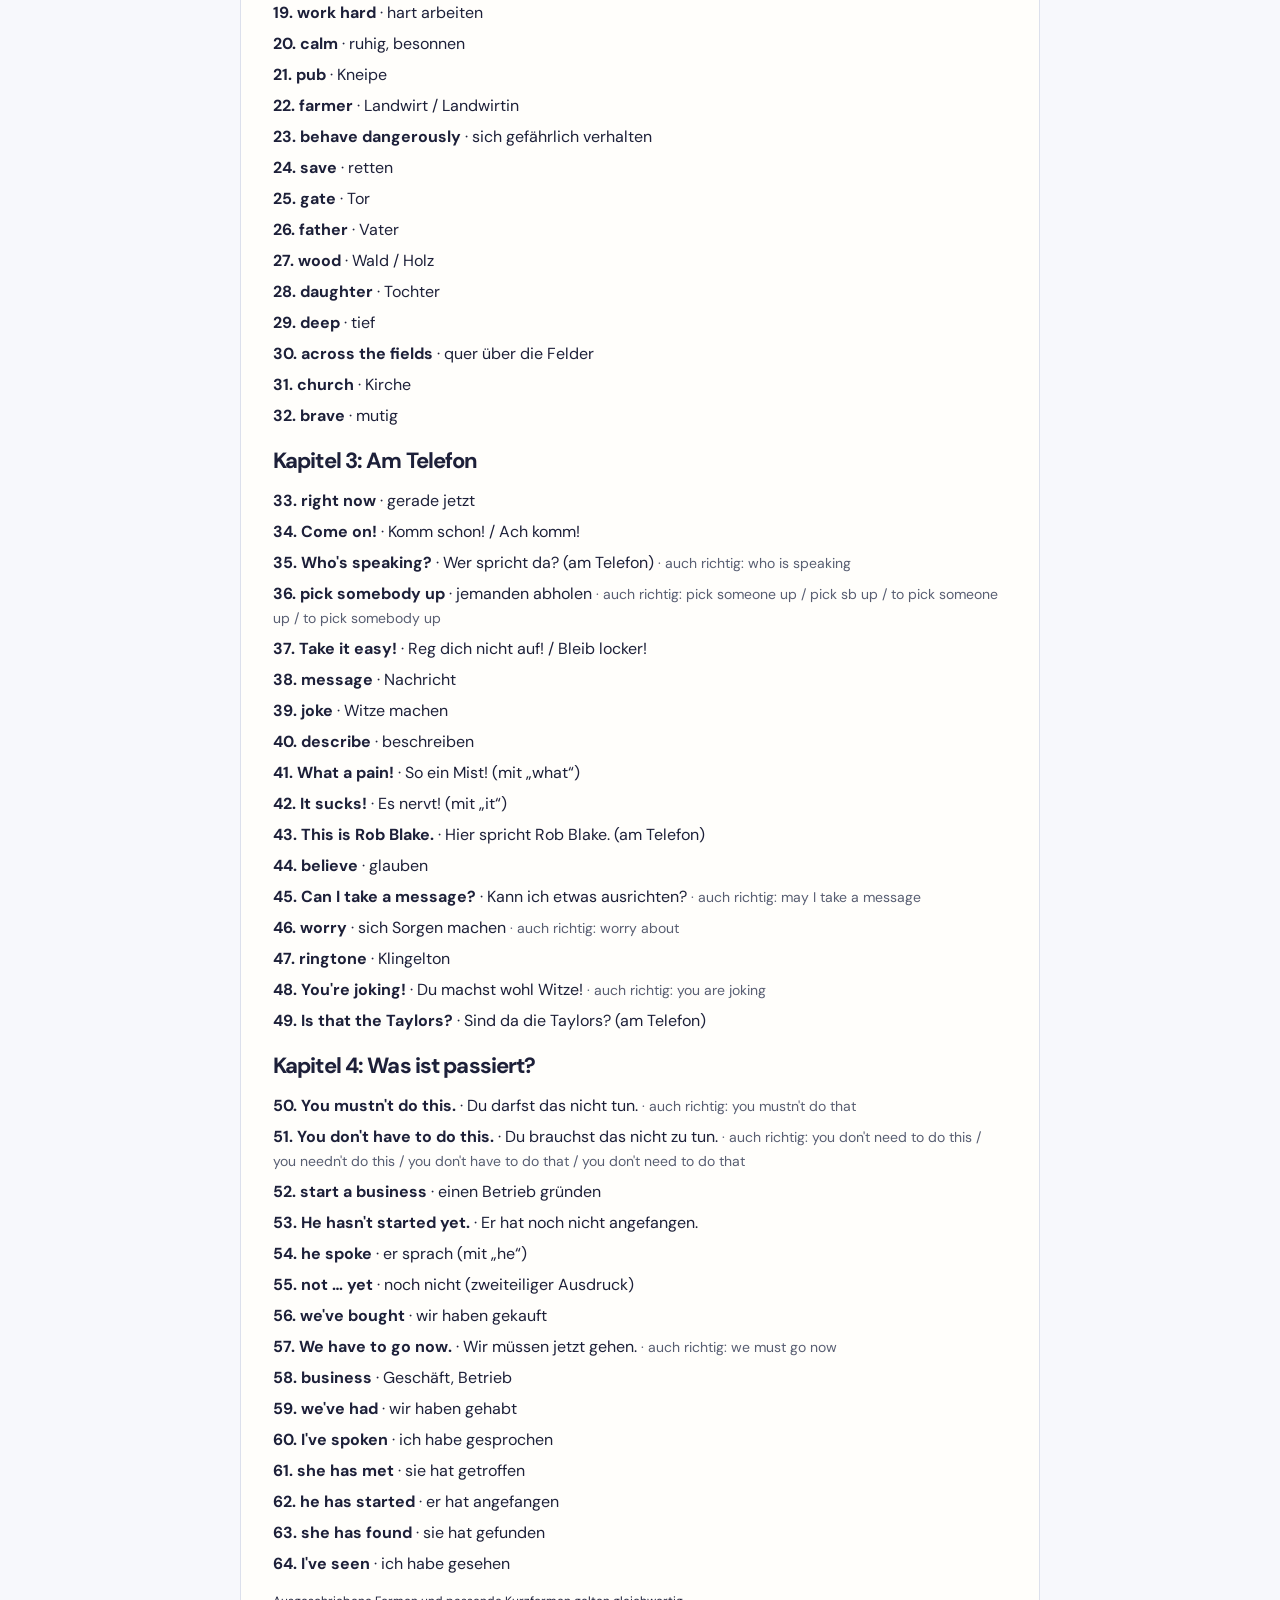
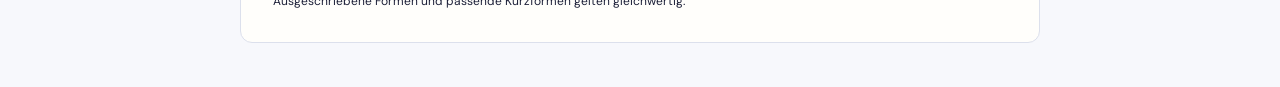
==== commit 976fadc4: "Familienplaner-Anbindung wieder aus der Online-Fassung nehmen Der optionale Einbettungsmodus (window" ====
--- a/lernblatt-englisch-test.html
+++ b/lernblatt-englisch-test.html
@@ -1,4 +1,4 @@
-<!doctype html><html lang="de"><head><meta charset="utf-8"><meta name="robots" content="noindex,nofollow"><meta name="viewport" content="width=device-width, initial-scale=1"><title>Lernstudio · Druckstudio</title><link rel="stylesheet" href="studio.css?v=202611251200"><style>
+<!doctype html><html lang="de"><head><meta charset="utf-8"><meta name="robots" content="noindex,nofollow"><meta name="viewport" content="width=device-width, initial-scale=1"><title>Lernstudio · Druckstudio</title><link rel="stylesheet" href="studio.css?v=202611251500"><style>
 body{padding:24px}.printtools,.sheet{max-width:800px;margin:0 auto 20px}.printtools{display:flex;gap:14px;align-items:center;flex-wrap:wrap}
 .sheet{background:#fffefb;padding:32px;border:1px solid var(--line);border-radius:12px}.sheet h1{font-size:34px;margin:10px 0}.sheet h2{margin:22px 0 8px;font-size:22px}
 .intro-text{margin:0 0 10px}
@@ -18,7 +18,7 @@
   <button class="ghost" id="mix">Neu mischen</button>
 </div>
 <div id="sheets"></div>
-<script src="words.js?v=202611251200"></script>
+<script src="words.js?v=202611251500"></script>
 <script>
 const esc=s=>String(s).replace(/[&<>]/g,c=>({'&':'&amp;','<':'&lt;','>':'&gt;'}[c]));
 const byId=new Map(WORDS.map(w=>[w.id,w]));
